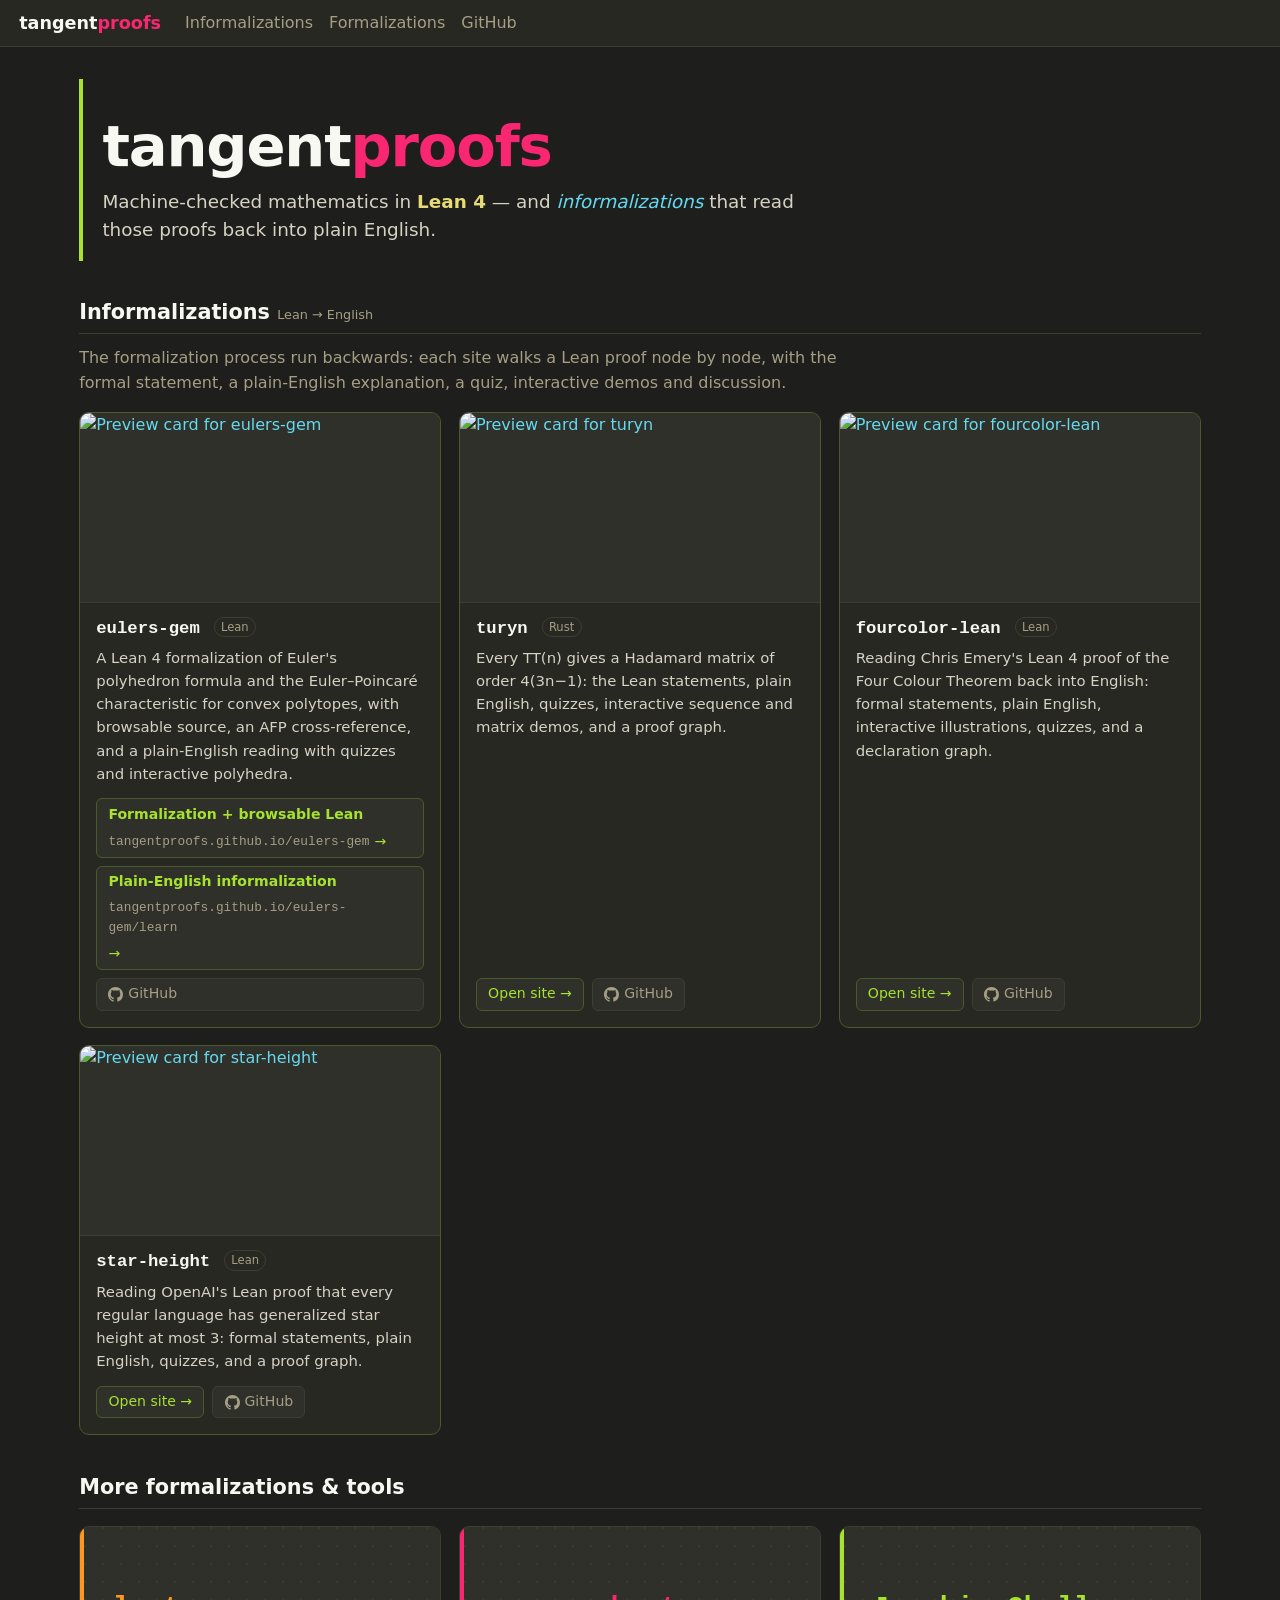
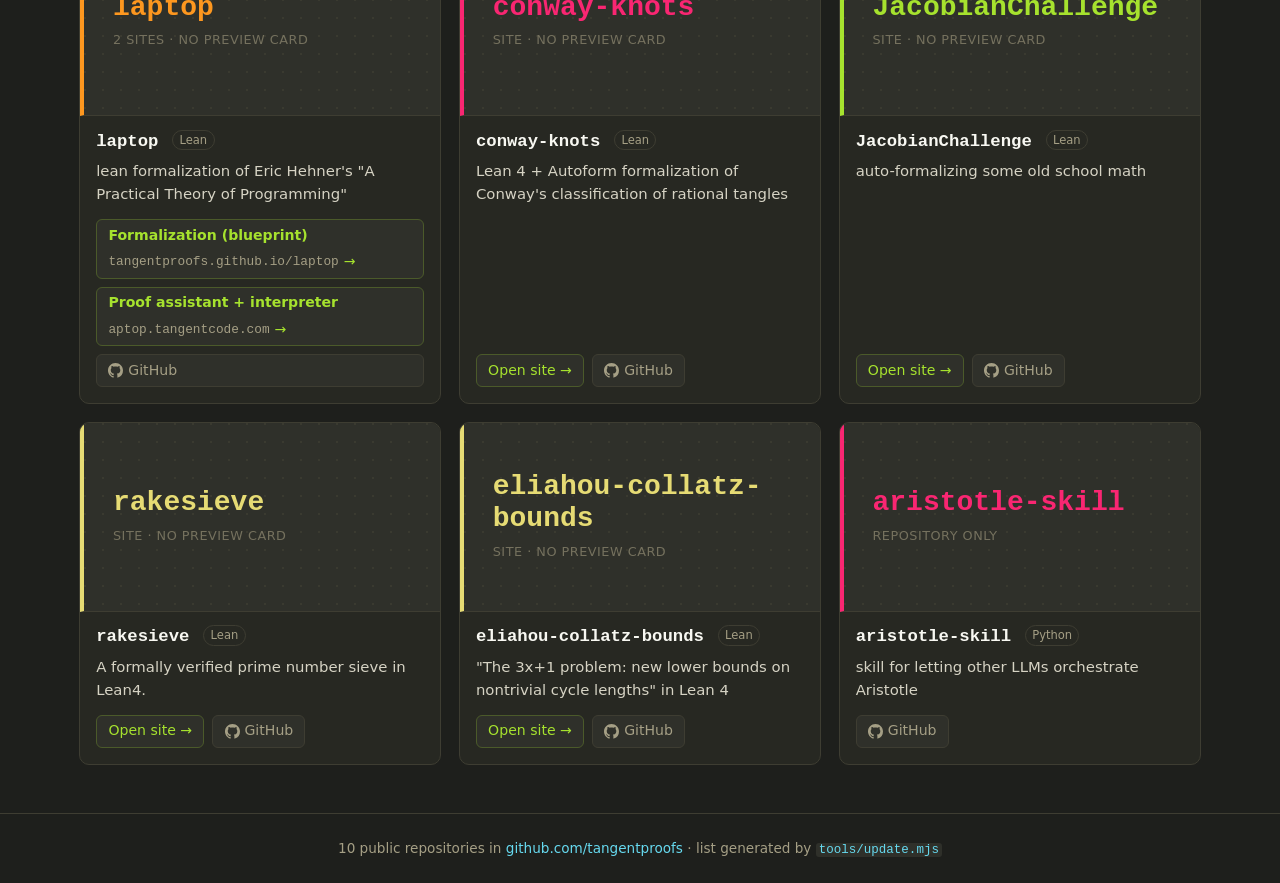
==== index.html @ 9bbe00b7 "Index: feature turyn and eulers-gem informalizations; link eulers-gem /learn/" ====
<!doctype html>
<html lang="en">
<head>
<meta charset="utf-8">
<meta name="viewport" content="width=device-width, initial-scale=1">
<title>tangentproofs — Lean formalizations and informalizations</title>
<meta name="description" content="Machine-checked mathematics in Lean 4, and informalizations that read those proofs back into plain English.">
<meta property="og:type" content="website">
<meta property="og:site_name" content="tangentproofs">
<meta property="og:title" content="tangentproofs">
<meta property="og:description" content="Machine-checked mathematics in Lean 4, and informalizations that read those proofs back into plain English.">
<meta property="og:url" content="https://tangentproofs.github.io/">
<meta property="og:image" content="https://tangentproofs.github.io/assets/og.png">
<meta property="og:image:width" content="1200">
<meta property="og:image:height" content="630">
<meta property="og:image:alt" content="tangentproofs: Lean formalizations and plain-English informalizations">
<meta name="twitter:card" content="summary_large_image">
<meta name="twitter:title" content="tangentproofs">
<meta name="twitter:description" content="Machine-checked mathematics in Lean 4, and informalizations that read those proofs back into plain English.">
<meta name="twitter:image" content="https://tangentproofs.github.io/assets/og.png">
<link rel="icon" href="assets/favicon.svg" type="image/svg+xml">
<link rel="stylesheet" href="assets/style.css">
</head>
<body>
<header class="top"><a class="brand" href="./">tangent<span>proofs</span></a>
<nav><a href="#informalizations">Informalizations</a><a href="#formalizations">Formalizations</a><a href="https://github.com/tangentproofs">GitHub</a></nav></header>
<main>
<section class="hero">
  <h1>tangent<span>proofs</span></h1>
  <p class="tag">Machine-checked mathematics in <b>Lean&nbsp;4</b> — and <em>informalizations</em> that read those proofs back into plain English.</p>
</section>
<section id="informalizations">
<h2>Informalizations <span class="muted small">Lean → English</span></h2>
<p class="muted lede">The formalization process run backwards: each site walks a Lean proof node by node, with the formal statement, a plain-English explanation, a quiz, interactive demos and discussion.</p>
<div class="grid feature"><article class="card inf">
  <a class="thumb" href="https://tangentproofs.github.io/eulers-gem/"><img src="https://tangentproofs.github.io/eulers-gem/assets/og.png" width="1200" height="630" loading="lazy" alt="Preview card for eulers-gem"></a>
  <div class="body">
    <h3><a href="https://tangentproofs.github.io/eulers-gem/">eulers-gem</a> <span class="pill">Lean</span></h3>
    <p>A Lean 4 formalization of Euler&#39;s polyhedron formula and the Euler–Poincaré characteristic for convex polytopes, with browsable source, an AFP cross-reference, and a plain-English reading with quizzes and interactive polyhedra.</p>
    <div class="links multi"><a class="btn site" href="https://tangentproofs.github.io/eulers-gem/"><b>Formalization + browsable Lean</b> <span class="host">tangentproofs.github.io/eulers-gem</span> →</a><a class="btn site" href="https://tangentproofs.github.io/eulers-gem/learn/"><b>Plain-English informalization</b> <span class="host">tangentproofs.github.io/eulers-gem/learn</span> →</a><a class="btn gh" href="https://github.com/tangentproofs/eulers-gem"><svg viewBox="0 0 16 16" width="15" height="15" aria-hidden="true"><path fill="currentColor" d="M8 0C3.58 0 0 3.58 0 8c0 3.54 2.29 6.53 5.47 7.59.4.07.55-.17.55-.38 0-.19-.01-.82-.01-1.49-2.01.37-2.53-.49-2.69-.94-.09-.23-.48-.94-.82-1.13-.28-.15-.68-.52-.01-.53.63-.01 1.08.58 1.23.82.72 1.21 1.87.87 2.33.66.07-.52.28-.87.51-1.07-1.78-.2-3.64-.89-3.64-3.95 0-.87.31-1.59.82-2.15-.08-.2-.36-1.02.08-2.12 0 0 .67-.21 2.2.82.64-.18 1.32-.27 2-.27.68 0 1.36.09 2 .27 1.53-1.04 2.2-.82 2.2-.82.44 1.1.16 1.92.08 2.12.51.56.82 1.27.82 2.15 0 3.07-1.87 3.75-3.65 3.95.29.25.54.73.54 1.48 0 1.07-.01 1.93-.01 2.2 0 .21.15.46.55.38A8.013 8.013 0 0016 8c0-4.42-3.58-8-8-8z"/></svg> GitHub</a></div>
  </div>
</article>
<article class="card inf">
  <a class="thumb" href="https://tangentproofs.github.io/turyn/"><img src="https://tangentproofs.github.io/turyn/assets/og.png" width="1200" height="630" loading="lazy" alt="Preview card for turyn"></a>
  <div class="body">
    <h3><a href="https://tangentproofs.github.io/turyn/">turyn</a> <span class="pill">Rust</span></h3>
    <p>Every TT(n) gives a Hadamard matrix of order 4(3n−1): the Lean statements, plain English, quizzes, interactive sequence and matrix demos, and a proof graph.</p>
    <div class="links"><a class="btn site" href="https://tangentproofs.github.io/turyn/">Open site →</a><a class="btn gh" href="https://github.com/tangentproofs/turyn"><svg viewBox="0 0 16 16" width="15" height="15" aria-hidden="true"><path fill="currentColor" d="M8 0C3.58 0 0 3.58 0 8c0 3.54 2.29 6.53 5.47 7.59.4.07.55-.17.55-.38 0-.19-.01-.82-.01-1.49-2.01.37-2.53-.49-2.69-.94-.09-.23-.48-.94-.82-1.13-.28-.15-.68-.52-.01-.53.63-.01 1.08.58 1.23.82.72 1.21 1.87.87 2.33.66.07-.52.28-.87.51-1.07-1.78-.2-3.64-.89-3.64-3.95 0-.87.31-1.59.82-2.15-.08-.2-.36-1.02.08-2.12 0 0 .67-.21 2.2.82.64-.18 1.32-.27 2-.27.68 0 1.36.09 2 .27 1.53-1.04 2.2-.82 2.2-.82.44 1.1.16 1.92.08 2.12.51.56.82 1.27.82 2.15 0 3.07-1.87 3.75-3.65 3.95.29.25.54.73.54 1.48 0 1.07-.01 1.93-.01 2.2 0 .21.15.46.55.38A8.013 8.013 0 0016 8c0-4.42-3.58-8-8-8z"/></svg> GitHub</a></div>
  </div>
</article>
<article class="card inf">
  <a class="thumb" href="https://tangentproofs.github.io/fourcolor-lean/"><img src="https://tangentproofs.github.io/fourcolor-lean/assets/og.png" width="1200" height="630" loading="lazy" alt="Preview card for fourcolor-lean"></a>
  <div class="body">
    <h3><a href="https://tangentproofs.github.io/fourcolor-lean/">fourcolor-lean</a> <span class="pill">Lean</span></h3>
    <p>Reading Chris Emery&#39;s Lean 4 proof of the Four Colour Theorem back into English: formal statements, plain English, interactive illustrations, quizzes, and a declaration graph.</p>
    <div class="links"><a class="btn site" href="https://tangentproofs.github.io/fourcolor-lean/">Open site →</a><a class="btn gh" href="https://github.com/tangentproofs/fourcolor-lean"><svg viewBox="0 0 16 16" width="15" height="15" aria-hidden="true"><path fill="currentColor" d="M8 0C3.58 0 0 3.58 0 8c0 3.54 2.29 6.53 5.47 7.59.4.07.55-.17.55-.38 0-.19-.01-.82-.01-1.49-2.01.37-2.53-.49-2.69-.94-.09-.23-.48-.94-.82-1.13-.28-.15-.68-.52-.01-.53.63-.01 1.08.58 1.23.82.72 1.21 1.87.87 2.33.66.07-.52.28-.87.51-1.07-1.78-.2-3.64-.89-3.64-3.95 0-.87.31-1.59.82-2.15-.08-.2-.36-1.02.08-2.12 0 0 .67-.21 2.2.82.64-.18 1.32-.27 2-.27.68 0 1.36.09 2 .27 1.53-1.04 2.2-.82 2.2-.82.44 1.1.16 1.92.08 2.12.51.56.82 1.27.82 2.15 0 3.07-1.87 3.75-3.65 3.95.29.25.54.73.54 1.48 0 1.07-.01 1.93-.01 2.2 0 .21.15.46.55.38A8.013 8.013 0 0016 8c0-4.42-3.58-8-8-8z"/></svg> GitHub</a></div>
  </div>
</article>
<article class="card inf">
  <a class="thumb" href="https://tangentproofs.github.io/star-height/"><img src="https://tangentproofs.github.io/star-height/assets/og.png" width="1200" height="630" loading="lazy" alt="Preview card for star-height"></a>
  <div class="body">
    <h3><a href="https://tangentproofs.github.io/star-height/">star-height</a> <span class="pill">Lean</span></h3>
    <p>Reading OpenAI&#39;s Lean proof that every regular language has generalized star height at most 3: formal statements, plain English, quizzes, and a proof graph.</p>
    <div class="links"><a class="btn site" href="https://tangentproofs.github.io/star-height/">Open site →</a><a class="btn gh" href="https://github.com/tangentproofs/star-height"><svg viewBox="0 0 16 16" width="15" height="15" aria-hidden="true"><path fill="currentColor" d="M8 0C3.58 0 0 3.58 0 8c0 3.54 2.29 6.53 5.47 7.59.4.07.55-.17.55-.38 0-.19-.01-.82-.01-1.49-2.01.37-2.53-.49-2.69-.94-.09-.23-.48-.94-.82-1.13-.28-.15-.68-.52-.01-.53.63-.01 1.08.58 1.23.82.72 1.21 1.87.87 2.33.66.07-.52.28-.87.51-1.07-1.78-.2-3.64-.89-3.64-3.95 0-.87.31-1.59.82-2.15-.08-.2-.36-1.02.08-2.12 0 0 .67-.21 2.2.82.64-.18 1.32-.27 2-.27.68 0 1.36.09 2 .27 1.53-1.04 2.2-.82 2.2-.82.44 1.1.16 1.92.08 2.12.51.56.82 1.27.82 2.15 0 3.07-1.87 3.75-3.65 3.95.29.25.54.73.54 1.48 0 1.07-.01 1.93-.01 2.2 0 .21.15.46.55.38A8.013 8.013 0 0016 8c0-4.42-3.58-8-8-8z"/></svg> GitHub</a></div>
  </div>
</article></div>
</section>
<section id="formalizations">
<h2>More formalizations &amp; tools</h2>
<div class="grid"><article class="card">
  <a class="thumb ph c1" href="https://tangentproofs.github.io/laptop/" aria-label="laptop site"><span class="ph-name">laptop</span><span class="ph-note">2 sites · no preview card</span></a>
  <div class="body">
    <h3><a href="https://tangentproofs.github.io/laptop/">laptop</a> <span class="pill">Lean</span></h3>
    <p>lean formalization of Eric Hehner&#39;s &quot;A Practical Theory of Programming&quot;</p>
    <div class="links multi"><a class="btn site" href="https://tangentproofs.github.io/laptop/"><b>Formalization (blueprint)</b> <span class="host">tangentproofs.github.io/laptop</span> →</a><a class="btn site" href="https://aptop.tangentcode.com/"><b>Proof assistant + interpreter</b> <span class="host">aptop.tangentcode.com</span> →</a><a class="btn gh" href="https://github.com/tangentproofs/laptop"><svg viewBox="0 0 16 16" width="15" height="15" aria-hidden="true"><path fill="currentColor" d="M8 0C3.58 0 0 3.58 0 8c0 3.54 2.29 6.53 5.47 7.59.4.07.55-.17.55-.38 0-.19-.01-.82-.01-1.49-2.01.37-2.53-.49-2.69-.94-.09-.23-.48-.94-.82-1.13-.28-.15-.68-.52-.01-.53.63-.01 1.08.58 1.23.82.72 1.21 1.87.87 2.33.66.07-.52.28-.87.51-1.07-1.78-.2-3.64-.89-3.64-3.95 0-.87.31-1.59.82-2.15-.08-.2-.36-1.02.08-2.12 0 0 .67-.21 2.2.82.64-.18 1.32-.27 2-.27.68 0 1.36.09 2 .27 1.53-1.04 2.2-.82 2.2-.82.44 1.1.16 1.92.08 2.12.51.56.82 1.27.82 2.15 0 3.07-1.87 3.75-3.65 3.95.29.25.54.73.54 1.48 0 1.07-.01 1.93-.01 2.2 0 .21.15.46.55.38A8.013 8.013 0 0016 8c0-4.42-3.58-8-8-8z"/></svg> GitHub</a></div>
  </div>
</article>
<article class="card">
  <a class="thumb ph c0" href="https://tangentproofs.github.io/conway-knots/" aria-label="conway-knots site"><span class="ph-name">conway-knots</span><span class="ph-note">site · no preview card</span></a>
  <div class="body">
    <h3><a href="https://tangentproofs.github.io/conway-knots/">conway-knots</a> <span class="pill">Lean</span></h3>
    <p>Lean 4 + Autoform formalization of Conway&#39;s classification of rational tangles</p>
    <div class="links"><a class="btn site" href="https://tangentproofs.github.io/conway-knots/">Open site →</a><a class="btn gh" href="https://github.com/tangentproofs/conway-knots"><svg viewBox="0 0 16 16" width="15" height="15" aria-hidden="true"><path fill="currentColor" d="M8 0C3.58 0 0 3.58 0 8c0 3.54 2.29 6.53 5.47 7.59.4.07.55-.17.55-.38 0-.19-.01-.82-.01-1.49-2.01.37-2.53-.49-2.69-.94-.09-.23-.48-.94-.82-1.13-.28-.15-.68-.52-.01-.53.63-.01 1.08.58 1.23.82.72 1.21 1.87.87 2.33.66.07-.52.28-.87.51-1.07-1.78-.2-3.64-.89-3.64-3.95 0-.87.31-1.59.82-2.15-.08-.2-.36-1.02.08-2.12 0 0 .67-.21 2.2.82.64-.18 1.32-.27 2-.27.68 0 1.36.09 2 .27 1.53-1.04 2.2-.82 2.2-.82.44 1.1.16 1.92.08 2.12.51.56.82 1.27.82 2.15 0 3.07-1.87 3.75-3.65 3.95.29.25.54.73.54 1.48 0 1.07-.01 1.93-.01 2.2 0 .21.15.46.55.38A8.013 8.013 0 0016 8c0-4.42-3.58-8-8-8z"/></svg> GitHub</a></div>
  </div>
</article>
<article class="card">
  <a class="thumb ph c3" href="https://tangentproofs.github.io/JacobianChallenge/" aria-label="JacobianChallenge site"><span class="ph-name">JacobianChallenge</span><span class="ph-note">site · no preview card</span></a>
  <div class="body">
    <h3><a href="https://tangentproofs.github.io/JacobianChallenge/">JacobianChallenge</a> <span class="pill">Lean</span></h3>
    <p>auto-formalizing some old school math</p>
    <div class="links"><a class="btn site" href="https://tangentproofs.github.io/JacobianChallenge/">Open site →</a><a class="btn gh" href="https://github.com/tangentproofs/JacobianChallenge"><svg viewBox="0 0 16 16" width="15" height="15" aria-hidden="true"><path fill="currentColor" d="M8 0C3.58 0 0 3.58 0 8c0 3.54 2.29 6.53 5.47 7.59.4.07.55-.17.55-.38 0-.19-.01-.82-.01-1.49-2.01.37-2.53-.49-2.69-.94-.09-.23-.48-.94-.82-1.13-.28-.15-.68-.52-.01-.53.63-.01 1.08.58 1.23.82.72 1.21 1.87.87 2.33.66.07-.52.28-.87.51-1.07-1.78-.2-3.64-.89-3.64-3.95 0-.87.31-1.59.82-2.15-.08-.2-.36-1.02.08-2.12 0 0 .67-.21 2.2.82.64-.18 1.32-.27 2-.27.68 0 1.36.09 2 .27 1.53-1.04 2.2-.82 2.2-.82.44 1.1.16 1.92.08 2.12.51.56.82 1.27.82 2.15 0 3.07-1.87 3.75-3.65 3.95.29.25.54.73.54 1.48 0 1.07-.01 1.93-.01 2.2 0 .21.15.46.55.38A8.013 8.013 0 0016 8c0-4.42-3.58-8-8-8z"/></svg> GitHub</a></div>
  </div>
</article>
<article class="card">
  <a class="thumb ph c2" href="https://tangentproofs.github.io/rakesieve/" aria-label="rakesieve site"><span class="ph-name">rakesieve</span><span class="ph-note">site · no preview card</span></a>
  <div class="body">
    <h3><a href="https://tangentproofs.github.io/rakesieve/">rakesieve</a> <span class="pill">Lean</span></h3>
    <p>A formally verified prime number sieve in Lean4.</p>
    <div class="links"><a class="btn site" href="https://tangentproofs.github.io/rakesieve/">Open site →</a><a class="btn gh" href="https://github.com/tangentproofs/rakesieve"><svg viewBox="0 0 16 16" width="15" height="15" aria-hidden="true"><path fill="currentColor" d="M8 0C3.58 0 0 3.58 0 8c0 3.54 2.29 6.53 5.47 7.59.4.07.55-.17.55-.38 0-.19-.01-.82-.01-1.49-2.01.37-2.53-.49-2.69-.94-.09-.23-.48-.94-.82-1.13-.28-.15-.68-.52-.01-.53.63-.01 1.08.58 1.23.82.72 1.21 1.87.87 2.33.66.07-.52.28-.87.51-1.07-1.78-.2-3.64-.89-3.64-3.95 0-.87.31-1.59.82-2.15-.08-.2-.36-1.02.08-2.12 0 0 .67-.21 2.2.82.64-.18 1.32-.27 2-.27.68 0 1.36.09 2 .27 1.53-1.04 2.2-.82 2.2-.82.44 1.1.16 1.92.08 2.12.51.56.82 1.27.82 2.15 0 3.07-1.87 3.75-3.65 3.95.29.25.54.73.54 1.48 0 1.07-.01 1.93-.01 2.2 0 .21.15.46.55.38A8.013 8.013 0 0016 8c0-4.42-3.58-8-8-8z"/></svg> GitHub</a></div>
  </div>
</article>
<article class="card">
  <a class="thumb ph c2" href="https://tangentproofs.github.io/eliahou-collatz-bounds/" aria-label="eliahou-collatz-bounds site"><span class="ph-name">eliahou-collatz-bounds</span><span class="ph-note">site · no preview card</span></a>
  <div class="body">
    <h3><a href="https://tangentproofs.github.io/eliahou-collatz-bounds/">eliahou-collatz-bounds</a> <span class="pill">Lean</span></h3>
    <p>&quot;The 3x+1 problem: new lower bounds on nontrivial cycle lengths&quot; in Lean 4</p>
    <div class="links"><a class="btn site" href="https://tangentproofs.github.io/eliahou-collatz-bounds/">Open site →</a><a class="btn gh" href="https://github.com/tangentproofs/eliahou-collatz-bounds"><svg viewBox="0 0 16 16" width="15" height="15" aria-hidden="true"><path fill="currentColor" d="M8 0C3.58 0 0 3.58 0 8c0 3.54 2.29 6.53 5.47 7.59.4.07.55-.17.55-.38 0-.19-.01-.82-.01-1.49-2.01.37-2.53-.49-2.69-.94-.09-.23-.48-.94-.82-1.13-.28-.15-.68-.52-.01-.53.63-.01 1.08.58 1.23.82.72 1.21 1.87.87 2.33.66.07-.52.28-.87.51-1.07-1.78-.2-3.64-.89-3.64-3.95 0-.87.31-1.59.82-2.15-.08-.2-.36-1.02.08-2.12 0 0 .67-.21 2.2.82.64-.18 1.32-.27 2-.27.68 0 1.36.09 2 .27 1.53-1.04 2.2-.82 2.2-.82.44 1.1.16 1.92.08 2.12.51.56.82 1.27.82 2.15 0 3.07-1.87 3.75-3.65 3.95.29.25.54.73.54 1.48 0 1.07-.01 1.93-.01 2.2 0 .21.15.46.55.38A8.013 8.013 0 0016 8c0-4.42-3.58-8-8-8z"/></svg> GitHub</a></div>
  </div>
</article>
<article class="card">
  <a class="thumb ph c0" href="https://github.com/tangentproofs/aristotle-skill" aria-label="aristotle-skill on GitHub"><span class="ph-name">aristotle-skill</span><span class="ph-note">repository only</span></a>
  <div class="body">
    <h3><a href="https://github.com/tangentproofs/aristotle-skill">aristotle-skill</a> <span class="pill">Python</span></h3>
    <p>skill for letting other LLMs orchestrate Aristotle</p>
    <div class="links"><a class="btn gh" href="https://github.com/tangentproofs/aristotle-skill"><svg viewBox="0 0 16 16" width="15" height="15" aria-hidden="true"><path fill="currentColor" d="M8 0C3.58 0 0 3.58 0 8c0 3.54 2.29 6.53 5.47 7.59.4.07.55-.17.55-.38 0-.19-.01-.82-.01-1.49-2.01.37-2.53-.49-2.69-.94-.09-.23-.48-.94-.82-1.13-.28-.15-.68-.52-.01-.53.63-.01 1.08.58 1.23.82.72 1.21 1.87.87 2.33.66.07-.52.28-.87.51-1.07-1.78-.2-3.64-.89-3.64-3.95 0-.87.31-1.59.82-2.15-.08-.2-.36-1.02.08-2.12 0 0 .67-.21 2.2.82.64-.18 1.32-.27 2-.27.68 0 1.36.09 2 .27 1.53-1.04 2.2-.82 2.2-.82.44 1.1.16 1.92.08 2.12.51.56.82 1.27.82 2.15 0 3.07-1.87 3.75-3.65 3.95.29.25.54.73.54 1.48 0 1.07-.01 1.93-.01 2.2 0 .21.15.46.55.38A8.013 8.013 0 0016 8c0-4.42-3.58-8-8-8z"/></svg> GitHub</a></div>
  </div>
</article></div>
</section>
</main>
<footer>10 public repositories in <a href="https://github.com/tangentproofs">github.com/tangentproofs</a> · list generated by <a href="https://github.com/tangentproofs/tangentproofs.github.io/blob/main/tools/update.mjs"><code>tools/update.mjs</code></a></footer>
</body>
</html>
---- assets/style.css ----
:root {
  --bg: #1e1f1c; --panel: #272822; --panel2: #2f302a; --fg: #f8f8f2; --dim: #a59f85; --line: #3e3d32;
  --pink: #f92672; --orange: #fd971f; --yellow: #e6db74; --green: #a6e22e; --blue: #66d9ef; --purple: #ae81ff; --unread: #75715e;
}
* { box-sizing: border-box; }
body { margin: 0; background: var(--bg); color: var(--fg); font: 16px/1.55 system-ui, -apple-system, "Segoe UI", sans-serif; }
a { color: var(--blue); text-decoration: none; } a:hover { text-decoration: underline; }
code { font-family: "JetBrains Mono", "Fira Code", ui-monospace, Menlo, Consolas, monospace; font-size: .92em; background: var(--panel2); padding: 0 .25em; border-radius: 3px; }
header.top { display: flex; align-items: center; gap: 1.5rem; padding: .6rem 1.2rem; background: var(--panel); border-bottom: 1px solid var(--line); position: sticky; top: 0; z-index: 10; flex-wrap: wrap; }
.brand { color: var(--fg); font-weight: 700; font-size: 1.1rem; } .brand span, .hero h1 span { color: var(--pink); }
header nav { display: flex; gap: 1rem; flex-wrap: wrap; } header nav a { color: var(--dim); } header nav a:hover { color: var(--fg); }
main { max-width: 1160px; margin: 0 auto; padding: 1rem 1.2rem 3rem; }
footer { color: var(--dim); font-size: .85rem; text-align: center; padding: 1.5rem; border-top: 1px solid var(--line); }
.muted { color: var(--dim); } .small { font-size: .8rem; font-weight: 400; }
.hero { padding: 2.2rem 0 1rem; border-left: 4px solid var(--green); padding-left: 1.2rem; margin: 1rem 0 1.5rem; }
.hero h1 { font-size: clamp(2.2rem, 6vw, 3.6rem); margin: 0; letter-spacing: -.02em; line-height: 1.1; }
.hero .tag { font-size: 1.15rem; color: #d6d3c4; max-width: 46rem; margin: .6rem 0 0; } .hero .tag em { color: var(--blue); } .hero .tag b { color: var(--yellow); font-weight: 600; }
h2 { font-size: 1.3rem; margin-top: 2.2rem; border-bottom: 1px solid var(--line); padding-bottom: .3rem; }
.lede { max-width: 50rem; margin-top: -.3rem; }
.grid { display: grid; gap: 1.1rem; grid-template-columns: repeat(auto-fill, minmax(320px, 1fr)); }
.grid.feature { grid-template-columns: repeat(auto-fit, minmax(340px, 1fr)); }
.card { background: var(--panel); border: 1px solid var(--line); border-radius: 10px; overflow: hidden; display: flex; flex-direction: column; transition: border-color .15s, transform .15s; }
.card:hover { border-color: #5a5948; transform: translateY(-2px); }
.card.inf { border-color: #4b5a2a; } .card.inf:hover { border-color: var(--green); }
.thumb { display: block; aspect-ratio: 1200 / 630; background: var(--panel2); border-bottom: 1px solid var(--line); }
.thumb img { width: 100%; height: 100%; object-fit: cover; display: block; }
.thumb.ph { display: flex; flex-direction: column; justify-content: center; padding: 0 8%; text-decoration: none;
  background-image: radial-gradient(circle at 1px 1px, #3a3a30 1px, transparent 0); background-size: 18px 18px; border-left: 4px solid var(--c); }
.thumb.ph .ph-name { font: 700 clamp(1.3rem, 2.6vw, 1.75rem)/1.15 "JetBrains Mono", "Fira Code", ui-monospace, Menlo, monospace; color: var(--c); word-break: break-word; }
.thumb.ph .ph-note { color: var(--unread); font-size: .8rem; margin-top: .4rem; letter-spacing: .04em; text-transform: uppercase; }
.c0 { --c: var(--pink); } .c1 { --c: var(--orange); } .c2 { --c: var(--yellow); } .c3 { --c: var(--green); } .c4 { --c: var(--blue); } .c5 { --c: var(--purple); }
.body { padding: .8rem 1rem 1rem; display: flex; flex-direction: column; flex: 1; }
.body h3 { margin: 0 0 .3rem; font-size: 1.08rem; font-family: "JetBrains Mono", "Fira Code", ui-monospace, Menlo, monospace; }
.body h3 a { color: var(--fg); }
.body p { margin: 0 0 .8rem; color: #d6d3c4; font-size: .93rem; flex: 1; }
.pill { display: inline-block; padding: 0 .55em; border-radius: 999px; font: 400 .72rem/1.6 system-ui, sans-serif; border: 1px solid var(--line); color: var(--dim); vertical-align: 2px; margin-left: .3em; }
.links { display: flex; gap: .5rem; flex-wrap: wrap; }
.btn { display: inline-flex; align-items: center; gap: .35em; padding: .28rem .7rem; border-radius: 6px; border: 1px solid var(--line); background: var(--panel2); color: var(--fg); font-size: .88rem; }
.btn:hover { text-decoration: none; border-color: var(--blue); }
.btn.site { border-color: #4b5a2a; color: var(--green); } .btn.site:hover { border-color: var(--green); }
.btn.gh { color: var(--dim); } .btn.gh:hover { color: var(--fg); }
.links.multi { flex-direction: column; align-items: stretch; } .links.multi .btn { justify-content: flex-start; flex-wrap: wrap; }
.links.multi .btn b { font-weight: 600; } .links.multi .host { color: var(--dim); font-size: .8rem; font-family: ui-monospace, Menlo, monospace; }
@media (max-width: 520px) { .grid, .grid.feature { grid-template-columns: 1fr; } .hero { padding-top: 1rem; } }
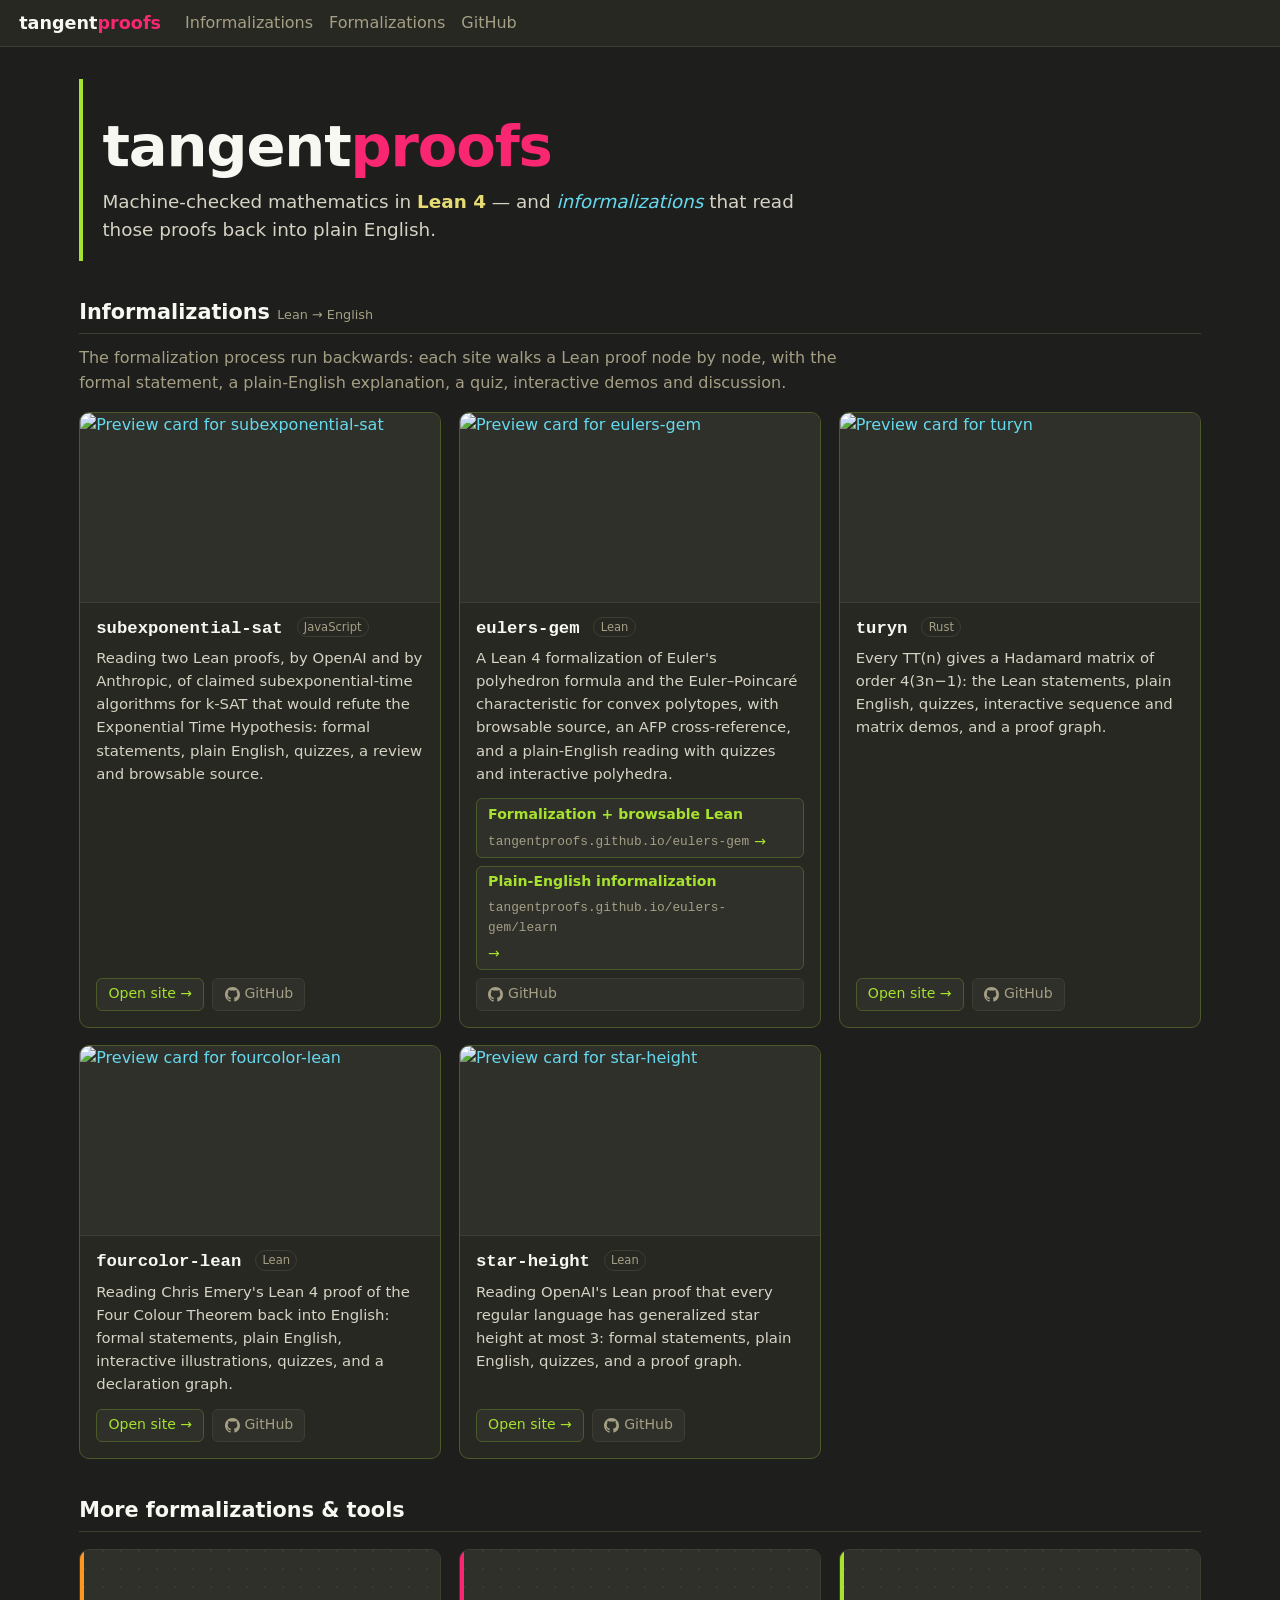
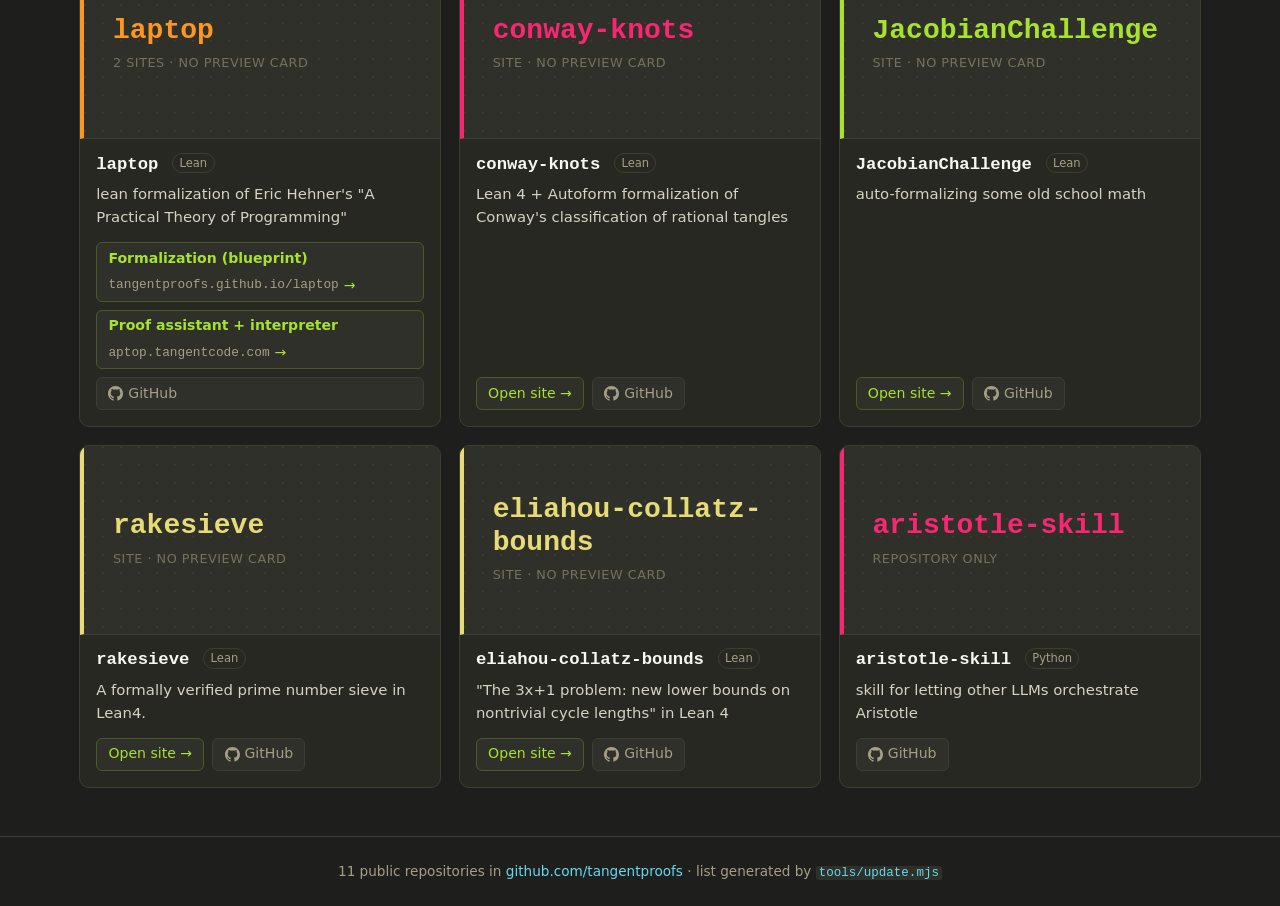
==== commit 7b6130b1: "Index: feature subexponential-sat informalization" ====
--- a/index.html
+++ b/index.html
@@ -33,6 +33,14 @@
 <h2>Informalizations <span class="muted small">Lean → English</span></h2>
 <p class="muted lede">The formalization process run backwards: each site walks a Lean proof node by node, with the formal statement, a plain-English explanation, a quiz, interactive demos and discussion.</p>
 <div class="grid feature"><article class="card inf">
+  <a class="thumb" href="https://tangentproofs.github.io/subexponential-sat/"><img src="https://tangentproofs.github.io/subexponential-sat/assets/og.png" width="1200" height="630" loading="lazy" alt="Preview card for subexponential-sat"></a>
+  <div class="body">
+    <h3><a href="https://tangentproofs.github.io/subexponential-sat/">subexponential-sat</a> <span class="pill">JavaScript</span></h3>
+    <p>Reading two Lean proofs, by OpenAI and by Anthropic, of claimed subexponential-time algorithms for k-SAT that would refute the Exponential Time Hypothesis: formal statements, plain English, quizzes, a review and browsable source.</p>
+    <div class="links"><a class="btn site" href="https://tangentproofs.github.io/subexponential-sat/">Open site →</a><a class="btn gh" href="https://github.com/tangentproofs/subexponential-sat"><svg viewBox="0 0 16 16" width="15" height="15" aria-hidden="true"><path fill="currentColor" d="M8 0C3.58 0 0 3.58 0 8c0 3.54 2.29 6.53 5.47 7.59.4.07.55-.17.55-.38 0-.19-.01-.82-.01-1.49-2.01.37-2.53-.49-2.69-.94-.09-.23-.48-.94-.82-1.13-.28-.15-.68-.52-.01-.53.63-.01 1.08.58 1.23.82.72 1.21 1.87.87 2.33.66.07-.52.28-.87.51-1.07-1.78-.2-3.64-.89-3.64-3.95 0-.87.31-1.59.82-2.15-.08-.2-.36-1.02.08-2.12 0 0 .67-.21 2.2.82.64-.18 1.32-.27 2-.27.68 0 1.36.09 2 .27 1.53-1.04 2.2-.82 2.2-.82.44 1.1.16 1.92.08 2.12.51.56.82 1.27.82 2.15 0 3.07-1.87 3.75-3.65 3.95.29.25.54.73.54 1.48 0 1.07-.01 1.93-.01 2.2 0 .21.15.46.55.38A8.013 8.013 0 0016 8c0-4.42-3.58-8-8-8z"/></svg> GitHub</a></div>
+  </div>
+</article>
+<article class="card inf">
   <a class="thumb" href="https://tangentproofs.github.io/eulers-gem/"><img src="https://tangentproofs.github.io/eulers-gem/assets/og.png" width="1200" height="630" loading="lazy" alt="Preview card for eulers-gem"></a>
   <div class="body">
     <h3><a href="https://tangentproofs.github.io/eulers-gem/">eulers-gem</a> <span class="pill">Lean</span></h3>
@@ -117,6 +125,6 @@
 </article></div>
 </section>
 </main>
-<footer>10 public repositories in <a href="https://github.com/tangentproofs">github.com/tangentproofs</a> · list generated by <a href="https://github.com/tangentproofs/tangentproofs.github.io/blob/main/tools/update.mjs"><code>tools/update.mjs</code></a></footer>
+<footer>11 public repositories in <a href="https://github.com/tangentproofs">github.com/tangentproofs</a> · list generated by <a href="https://github.com/tangentproofs/tangentproofs.github.io/blob/main/tools/update.mjs"><code>tools/update.mjs</code></a></footer>
 </body>
 </html>
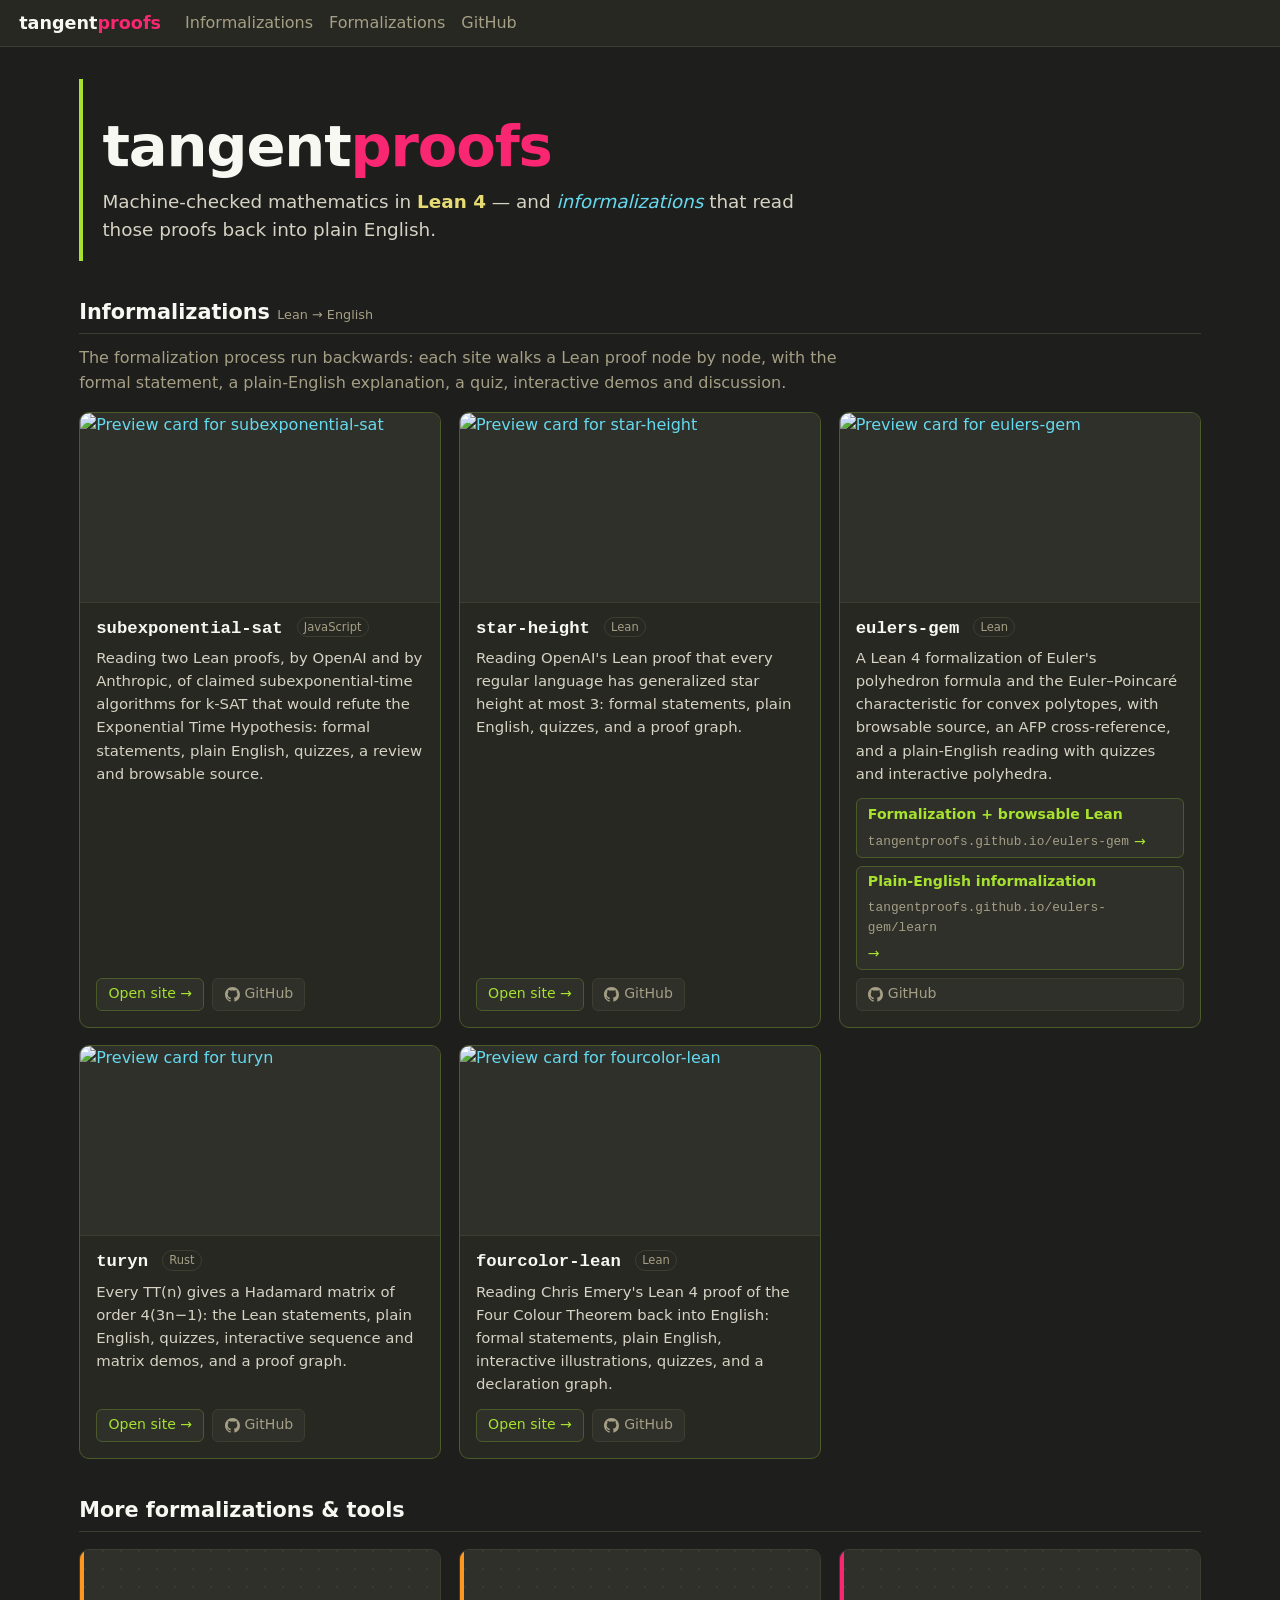
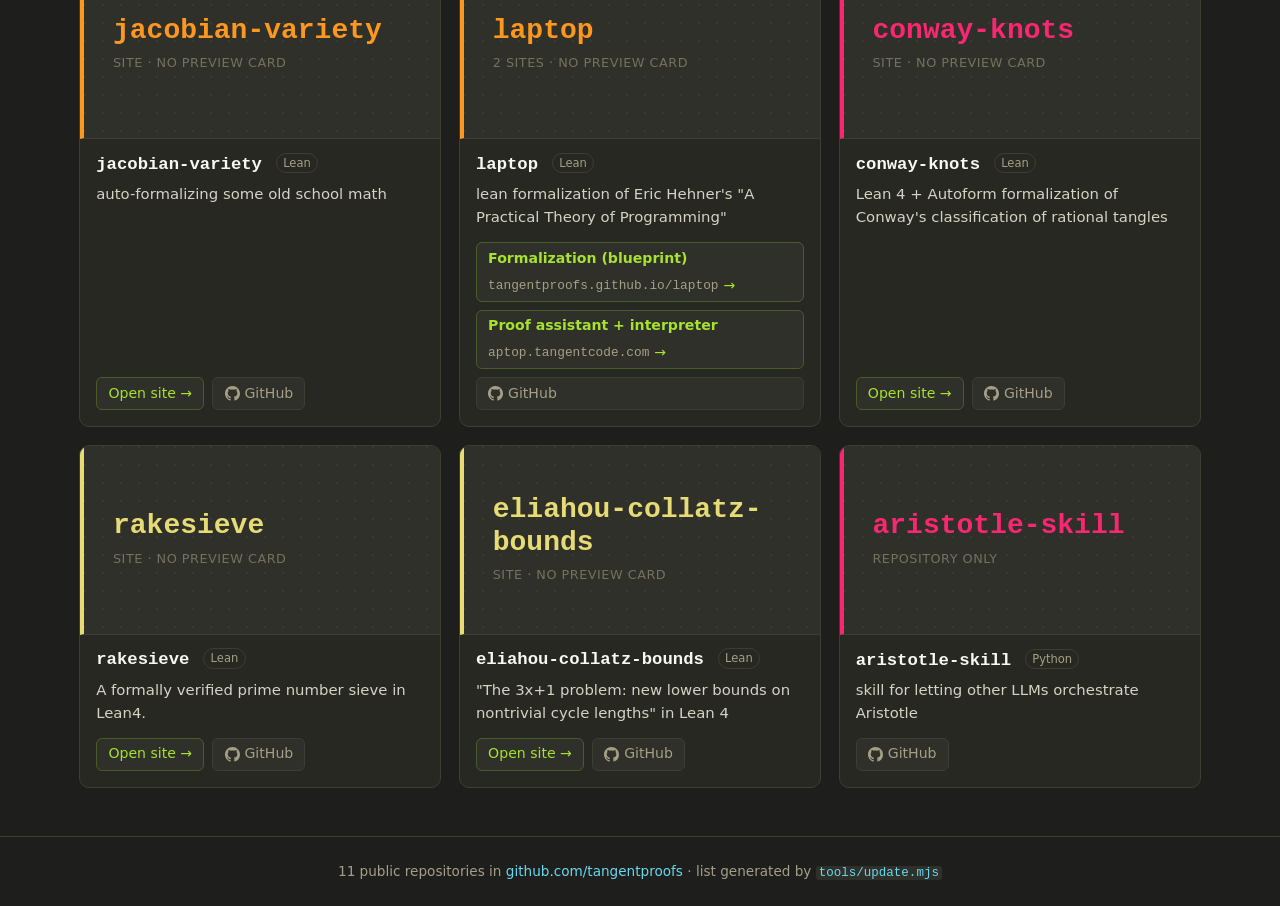
==== commit 0c17a57d: "Index: JacobianChallenge renamed to jacobian-variety (regenerated)" ====
--- a/index.html
+++ b/index.html
@@ -41,6 +41,14 @@
   </div>
 </article>
 <article class="card inf">
+  <a class="thumb" href="https://tangentproofs.github.io/star-height/"><img src="https://tangentproofs.github.io/star-height/assets/og.png" width="1200" height="630" loading="lazy" alt="Preview card for star-height"></a>
+  <div class="body">
+    <h3><a href="https://tangentproofs.github.io/star-height/">star-height</a> <span class="pill">Lean</span></h3>
+    <p>Reading OpenAI&#39;s Lean proof that every regular language has generalized star height at most 3: formal statements, plain English, quizzes, and a proof graph.</p>
+    <div class="links"><a class="btn site" href="https://tangentproofs.github.io/star-height/">Open site →</a><a class="btn gh" href="https://github.com/tangentproofs/star-height"><svg viewBox="0 0 16 16" width="15" height="15" aria-hidden="true"><path fill="currentColor" d="M8 0C3.58 0 0 3.58 0 8c0 3.54 2.29 6.53 5.47 7.59.4.07.55-.17.55-.38 0-.19-.01-.82-.01-1.49-2.01.37-2.53-.49-2.69-.94-.09-.23-.48-.94-.82-1.13-.28-.15-.68-.52-.01-.53.63-.01 1.08.58 1.23.82.72 1.21 1.87.87 2.33.66.07-.52.28-.87.51-1.07-1.78-.2-3.64-.89-3.64-3.95 0-.87.31-1.59.82-2.15-.08-.2-.36-1.02.08-2.12 0 0 .67-.21 2.2.82.64-.18 1.32-.27 2-.27.68 0 1.36.09 2 .27 1.53-1.04 2.2-.82 2.2-.82.44 1.1.16 1.92.08 2.12.51.56.82 1.27.82 2.15 0 3.07-1.87 3.75-3.65 3.95.29.25.54.73.54 1.48 0 1.07-.01 1.93-.01 2.2 0 .21.15.46.55.38A8.013 8.013 0 0016 8c0-4.42-3.58-8-8-8z"/></svg> GitHub</a></div>
+  </div>
+</article>
+<article class="card inf">
   <a class="thumb" href="https://tangentproofs.github.io/eulers-gem/"><img src="https://tangentproofs.github.io/eulers-gem/assets/og.png" width="1200" height="630" loading="lazy" alt="Preview card for eulers-gem"></a>
   <div class="body">
     <h3><a href="https://tangentproofs.github.io/eulers-gem/">eulers-gem</a> <span class="pill">Lean</span></h3>
@@ -63,19 +71,19 @@
     <p>Reading Chris Emery&#39;s Lean 4 proof of the Four Colour Theorem back into English: formal statements, plain English, interactive illustrations, quizzes, and a declaration graph.</p>
     <div class="links"><a class="btn site" href="https://tangentproofs.github.io/fourcolor-lean/">Open site →</a><a class="btn gh" href="https://github.com/tangentproofs/fourcolor-lean"><svg viewBox="0 0 16 16" width="15" height="15" aria-hidden="true"><path fill="currentColor" d="M8 0C3.58 0 0 3.58 0 8c0 3.54 2.29 6.53 5.47 7.59.4.07.55-.17.55-.38 0-.19-.01-.82-.01-1.49-2.01.37-2.53-.49-2.69-.94-.09-.23-.48-.94-.82-1.13-.28-.15-.68-.52-.01-.53.63-.01 1.08.58 1.23.82.72 1.21 1.87.87 2.33.66.07-.52.28-.87.51-1.07-1.78-.2-3.64-.89-3.64-3.95 0-.87.31-1.59.82-2.15-.08-.2-.36-1.02.08-2.12 0 0 .67-.21 2.2.82.64-.18 1.32-.27 2-.27.68 0 1.36.09 2 .27 1.53-1.04 2.2-.82 2.2-.82.44 1.1.16 1.92.08 2.12.51.56.82 1.27.82 2.15 0 3.07-1.87 3.75-3.65 3.95.29.25.54.73.54 1.48 0 1.07-.01 1.93-.01 2.2 0 .21.15.46.55.38A8.013 8.013 0 0016 8c0-4.42-3.58-8-8-8z"/></svg> GitHub</a></div>
   </div>
-</article>
-<article class="card inf">
-  <a class="thumb" href="https://tangentproofs.github.io/star-height/"><img src="https://tangentproofs.github.io/star-height/assets/og.png" width="1200" height="630" loading="lazy" alt="Preview card for star-height"></a>
-  <div class="body">
-    <h3><a href="https://tangentproofs.github.io/star-height/">star-height</a> <span class="pill">Lean</span></h3>
-    <p>Reading OpenAI&#39;s Lean proof that every regular language has generalized star height at most 3: formal statements, plain English, quizzes, and a proof graph.</p>
-    <div class="links"><a class="btn site" href="https://tangentproofs.github.io/star-height/">Open site →</a><a class="btn gh" href="https://github.com/tangentproofs/star-height"><svg viewBox="0 0 16 16" width="15" height="15" aria-hidden="true"><path fill="currentColor" d="M8 0C3.58 0 0 3.58 0 8c0 3.54 2.29 6.53 5.47 7.59.4.07.55-.17.55-.38 0-.19-.01-.82-.01-1.49-2.01.37-2.53-.49-2.69-.94-.09-.23-.48-.94-.82-1.13-.28-.15-.68-.52-.01-.53.63-.01 1.08.58 1.23.82.72 1.21 1.87.87 2.33.66.07-.52.28-.87.51-1.07-1.78-.2-3.64-.89-3.64-3.95 0-.87.31-1.59.82-2.15-.08-.2-.36-1.02.08-2.12 0 0 .67-.21 2.2.82.64-.18 1.32-.27 2-.27.68 0 1.36.09 2 .27 1.53-1.04 2.2-.82 2.2-.82.44 1.1.16 1.92.08 2.12.51.56.82 1.27.82 2.15 0 3.07-1.87 3.75-3.65 3.95.29.25.54.73.54 1.48 0 1.07-.01 1.93-.01 2.2 0 .21.15.46.55.38A8.013 8.013 0 0016 8c0-4.42-3.58-8-8-8z"/></svg> GitHub</a></div>
-  </div>
 </article></div>
 </section>
 <section id="formalizations">
 <h2>More formalizations &amp; tools</h2>
 <div class="grid"><article class="card">
+  <a class="thumb ph c1" href="https://tangentproofs.github.io/jacobian-variety/" aria-label="jacobian-variety site"><span class="ph-name">jacobian-variety</span><span class="ph-note">site · no preview card</span></a>
+  <div class="body">
+    <h3><a href="https://tangentproofs.github.io/jacobian-variety/">jacobian-variety</a> <span class="pill">Lean</span></h3>
+    <p>auto-formalizing some old school math</p>
+    <div class="links"><a class="btn site" href="https://tangentproofs.github.io/jacobian-variety/">Open site →</a><a class="btn gh" href="https://github.com/tangentproofs/jacobian-variety"><svg viewBox="0 0 16 16" width="15" height="15" aria-hidden="true"><path fill="currentColor" d="M8 0C3.58 0 0 3.58 0 8c0 3.54 2.29 6.53 5.47 7.59.4.07.55-.17.55-.38 0-.19-.01-.82-.01-1.49-2.01.37-2.53-.49-2.69-.94-.09-.23-.48-.94-.82-1.13-.28-.15-.68-.52-.01-.53.63-.01 1.08.58 1.23.82.72 1.21 1.87.87 2.33.66.07-.52.28-.87.51-1.07-1.78-.2-3.64-.89-3.64-3.95 0-.87.31-1.59.82-2.15-.08-.2-.36-1.02.08-2.12 0 0 .67-.21 2.2.82.64-.18 1.32-.27 2-.27.68 0 1.36.09 2 .27 1.53-1.04 2.2-.82 2.2-.82.44 1.1.16 1.92.08 2.12.51.56.82 1.27.82 2.15 0 3.07-1.87 3.75-3.65 3.95.29.25.54.73.54 1.48 0 1.07-.01 1.93-.01 2.2 0 .21.15.46.55.38A8.013 8.013 0 0016 8c0-4.42-3.58-8-8-8z"/></svg> GitHub</a></div>
+  </div>
+</article>
+<article class="card">
   <a class="thumb ph c1" href="https://tangentproofs.github.io/laptop/" aria-label="laptop site"><span class="ph-name">laptop</span><span class="ph-note">2 sites · no preview card</span></a>
   <div class="body">
     <h3><a href="https://tangentproofs.github.io/laptop/">laptop</a> <span class="pill">Lean</span></h3>
@@ -89,14 +97,6 @@
     <h3><a href="https://tangentproofs.github.io/conway-knots/">conway-knots</a> <span class="pill">Lean</span></h3>
     <p>Lean 4 + Autoform formalization of Conway&#39;s classification of rational tangles</p>
     <div class="links"><a class="btn site" href="https://tangentproofs.github.io/conway-knots/">Open site →</a><a class="btn gh" href="https://github.com/tangentproofs/conway-knots"><svg viewBox="0 0 16 16" width="15" height="15" aria-hidden="true"><path fill="currentColor" d="M8 0C3.58 0 0 3.58 0 8c0 3.54 2.29 6.53 5.47 7.59.4.07.55-.17.55-.38 0-.19-.01-.82-.01-1.49-2.01.37-2.53-.49-2.69-.94-.09-.23-.48-.94-.82-1.13-.28-.15-.68-.52-.01-.53.63-.01 1.08.58 1.23.82.72 1.21 1.87.87 2.33.66.07-.52.28-.87.51-1.07-1.78-.2-3.64-.89-3.64-3.95 0-.87.31-1.59.82-2.15-.08-.2-.36-1.02.08-2.12 0 0 .67-.21 2.2.82.64-.18 1.32-.27 2-.27.68 0 1.36.09 2 .27 1.53-1.04 2.2-.82 2.2-.82.44 1.1.16 1.92.08 2.12.51.56.82 1.27.82 2.15 0 3.07-1.87 3.75-3.65 3.95.29.25.54.73.54 1.48 0 1.07-.01 1.93-.01 2.2 0 .21.15.46.55.38A8.013 8.013 0 0016 8c0-4.42-3.58-8-8-8z"/></svg> GitHub</a></div>
-  </div>
-</article>
-<article class="card">
-  <a class="thumb ph c3" href="https://tangentproofs.github.io/JacobianChallenge/" aria-label="JacobianChallenge site"><span class="ph-name">JacobianChallenge</span><span class="ph-note">site · no preview card</span></a>
-  <div class="body">
-    <h3><a href="https://tangentproofs.github.io/JacobianChallenge/">JacobianChallenge</a> <span class="pill">Lean</span></h3>
-    <p>auto-formalizing some old school math</p>
-    <div class="links"><a class="btn site" href="https://tangentproofs.github.io/JacobianChallenge/">Open site →</a><a class="btn gh" href="https://github.com/tangentproofs/JacobianChallenge"><svg viewBox="0 0 16 16" width="15" height="15" aria-hidden="true"><path fill="currentColor" d="M8 0C3.58 0 0 3.58 0 8c0 3.54 2.29 6.53 5.47 7.59.4.07.55-.17.55-.38 0-.19-.01-.82-.01-1.49-2.01.37-2.53-.49-2.69-.94-.09-.23-.48-.94-.82-1.13-.28-.15-.68-.52-.01-.53.63-.01 1.08.58 1.23.82.72 1.21 1.87.87 2.33.66.07-.52.28-.87.51-1.07-1.78-.2-3.64-.89-3.64-3.95 0-.87.31-1.59.82-2.15-.08-.2-.36-1.02.08-2.12 0 0 .67-.21 2.2.82.64-.18 1.32-.27 2-.27.68 0 1.36.09 2 .27 1.53-1.04 2.2-.82 2.2-.82.44 1.1.16 1.92.08 2.12.51.56.82 1.27.82 2.15 0 3.07-1.87 3.75-3.65 3.95.29.25.54.73.54 1.48 0 1.07-.01 1.93-.01 2.2 0 .21.15.46.55.38A8.013 8.013 0 0016 8c0-4.42-3.58-8-8-8z"/></svg> GitHub</a></div>
   </div>
 </article>
 <article class="card">
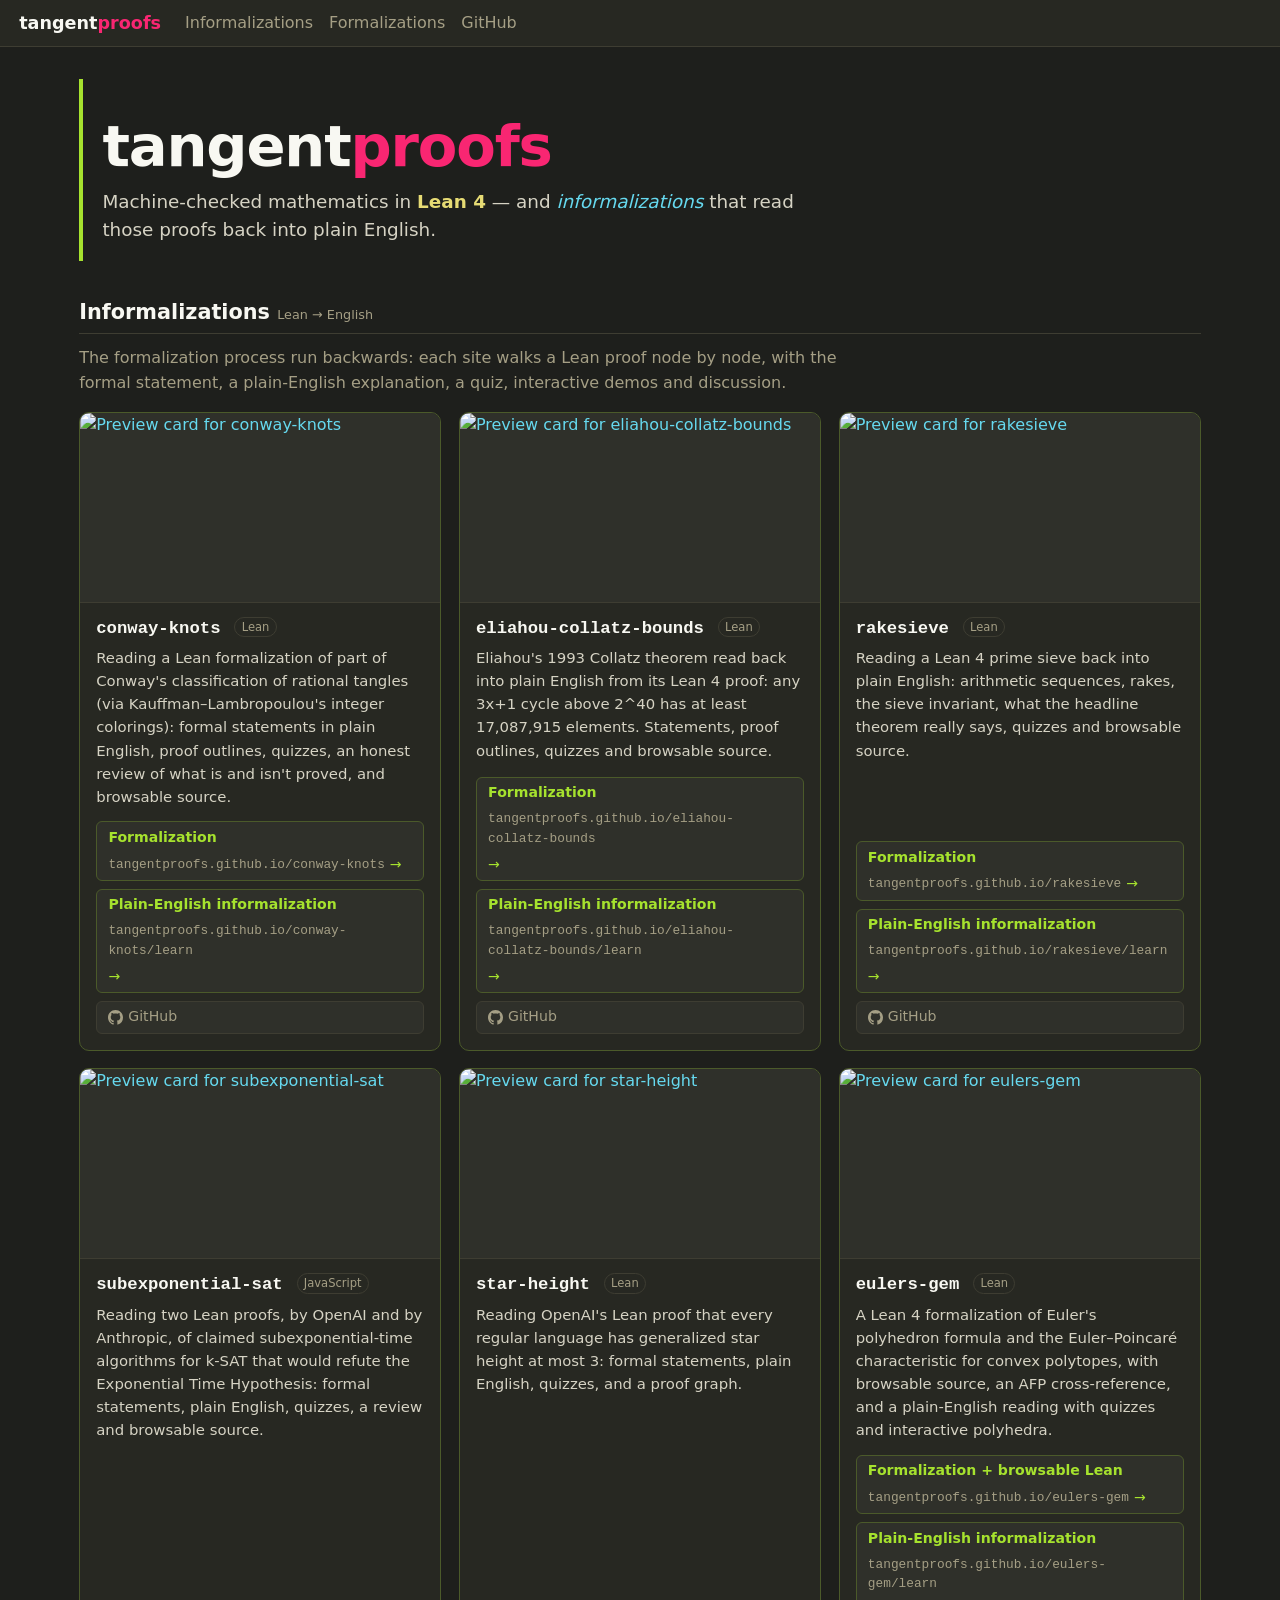
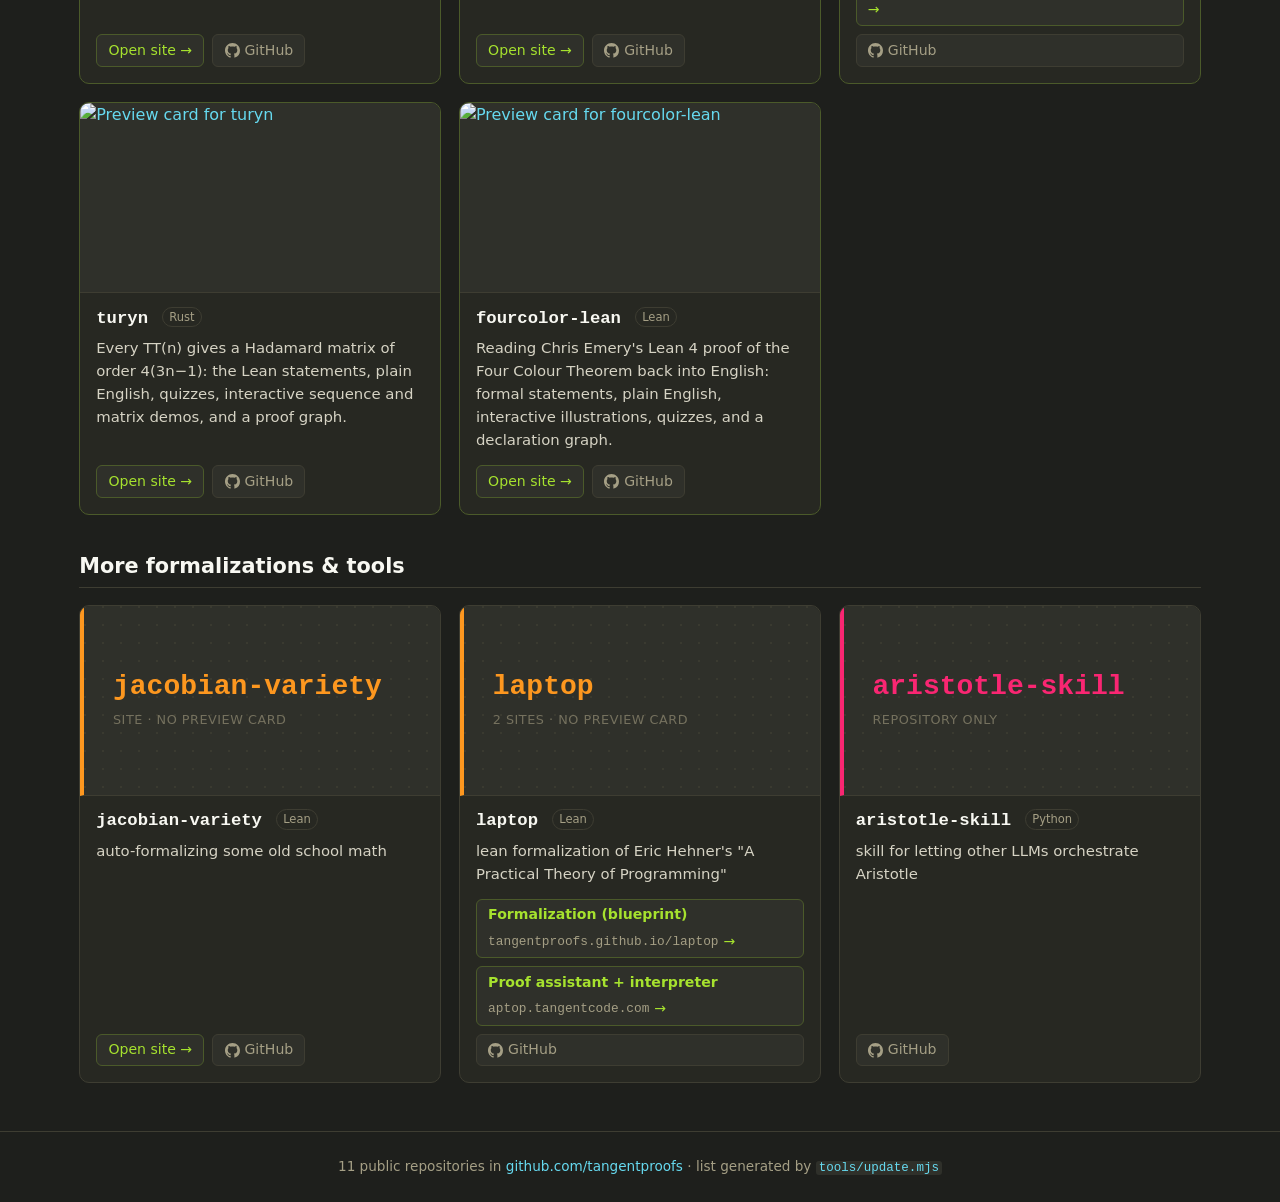
==== commit 5d356d78: "Index: feature rakesieve, eliahou-collatz-bounds and conway-knots informalizations; link their /lear" ====
--- a/index.html
+++ b/index.html
@@ -33,6 +33,30 @@
 <h2>Informalizations <span class="muted small">Lean → English</span></h2>
 <p class="muted lede">The formalization process run backwards: each site walks a Lean proof node by node, with the formal statement, a plain-English explanation, a quiz, interactive demos and discussion.</p>
 <div class="grid feature"><article class="card inf">
+  <a class="thumb" href="https://tangentproofs.github.io/conway-knots/learn/"><img src="https://tangentproofs.github.io/conway-knots/learn/assets/og.png?v=1" width="1200" height="630" loading="lazy" alt="Preview card for conway-knots"></a>
+  <div class="body">
+    <h3><a href="https://tangentproofs.github.io/conway-knots/">conway-knots</a> <span class="pill">Lean</span></h3>
+    <p>Reading a Lean formalization of part of Conway&#39;s classification of rational tangles (via Kauffman–Lambropoulou&#39;s integer colorings): formal statements in plain English, proof outlines, quizzes, an honest review of what is and isn&#39;t proved, and browsable source.</p>
+    <div class="links multi"><a class="btn site" href="https://tangentproofs.github.io/conway-knots/"><b>Formalization</b> <span class="host">tangentproofs.github.io/conway-knots</span> →</a><a class="btn site" href="https://tangentproofs.github.io/conway-knots/learn/"><b>Plain-English informalization</b> <span class="host">tangentproofs.github.io/conway-knots/learn</span> →</a><a class="btn gh" href="https://github.com/tangentproofs/conway-knots"><svg viewBox="0 0 16 16" width="15" height="15" aria-hidden="true"><path fill="currentColor" d="M8 0C3.58 0 0 3.58 0 8c0 3.54 2.29 6.53 5.47 7.59.4.07.55-.17.55-.38 0-.19-.01-.82-.01-1.49-2.01.37-2.53-.49-2.69-.94-.09-.23-.48-.94-.82-1.13-.28-.15-.68-.52-.01-.53.63-.01 1.08.58 1.23.82.72 1.21 1.87.87 2.33.66.07-.52.28-.87.51-1.07-1.78-.2-3.64-.89-3.64-3.95 0-.87.31-1.59.82-2.15-.08-.2-.36-1.02.08-2.12 0 0 .67-.21 2.2.82.64-.18 1.32-.27 2-.27.68 0 1.36.09 2 .27 1.53-1.04 2.2-.82 2.2-.82.44 1.1.16 1.92.08 2.12.51.56.82 1.27.82 2.15 0 3.07-1.87 3.75-3.65 3.95.29.25.54.73.54 1.48 0 1.07-.01 1.93-.01 2.2 0 .21.15.46.55.38A8.013 8.013 0 0016 8c0-4.42-3.58-8-8-8z"/></svg> GitHub</a></div>
+  </div>
+</article>
+<article class="card inf">
+  <a class="thumb" href="https://tangentproofs.github.io/eliahou-collatz-bounds/learn/"><img src="https://tangentproofs.github.io/eliahou-collatz-bounds/learn/assets/og.png?v=1" width="1200" height="630" loading="lazy" alt="Preview card for eliahou-collatz-bounds"></a>
+  <div class="body">
+    <h3><a href="https://tangentproofs.github.io/eliahou-collatz-bounds/">eliahou-collatz-bounds</a> <span class="pill">Lean</span></h3>
+    <p>Eliahou&#39;s 1993 Collatz theorem read back into plain English from its Lean 4 proof: any 3x+1 cycle above 2^40 has at least 17,087,915 elements. Statements, proof outlines, quizzes and browsable source.</p>
+    <div class="links multi"><a class="btn site" href="https://tangentproofs.github.io/eliahou-collatz-bounds/"><b>Formalization</b> <span class="host">tangentproofs.github.io/eliahou-collatz-bounds</span> →</a><a class="btn site" href="https://tangentproofs.github.io/eliahou-collatz-bounds/learn/"><b>Plain-English informalization</b> <span class="host">tangentproofs.github.io/eliahou-collatz-bounds/learn</span> →</a><a class="btn gh" href="https://github.com/tangentproofs/eliahou-collatz-bounds"><svg viewBox="0 0 16 16" width="15" height="15" aria-hidden="true"><path fill="currentColor" d="M8 0C3.58 0 0 3.58 0 8c0 3.54 2.29 6.53 5.47 7.59.4.07.55-.17.55-.38 0-.19-.01-.82-.01-1.49-2.01.37-2.53-.49-2.69-.94-.09-.23-.48-.94-.82-1.13-.28-.15-.68-.52-.01-.53.63-.01 1.08.58 1.23.82.72 1.21 1.87.87 2.33.66.07-.52.28-.87.51-1.07-1.78-.2-3.64-.89-3.64-3.95 0-.87.31-1.59.82-2.15-.08-.2-.36-1.02.08-2.12 0 0 .67-.21 2.2.82.64-.18 1.32-.27 2-.27.68 0 1.36.09 2 .27 1.53-1.04 2.2-.82 2.2-.82.44 1.1.16 1.92.08 2.12.51.56.82 1.27.82 2.15 0 3.07-1.87 3.75-3.65 3.95.29.25.54.73.54 1.48 0 1.07-.01 1.93-.01 2.2 0 .21.15.46.55.38A8.013 8.013 0 0016 8c0-4.42-3.58-8-8-8z"/></svg> GitHub</a></div>
+  </div>
+</article>
+<article class="card inf">
+  <a class="thumb" href="https://tangentproofs.github.io/rakesieve/learn/"><img src="https://tangentproofs.github.io/rakesieve/learn/assets/og.png" width="1200" height="630" loading="lazy" alt="Preview card for rakesieve"></a>
+  <div class="body">
+    <h3><a href="https://tangentproofs.github.io/rakesieve/">rakesieve</a> <span class="pill">Lean</span></h3>
+    <p>Reading a Lean 4 prime sieve back into plain English: arithmetic sequences, rakes, the sieve invariant, what the headline theorem really says, quizzes and browsable source.</p>
+    <div class="links multi"><a class="btn site" href="https://tangentproofs.github.io/rakesieve/"><b>Formalization</b> <span class="host">tangentproofs.github.io/rakesieve</span> →</a><a class="btn site" href="https://tangentproofs.github.io/rakesieve/learn/"><b>Plain-English informalization</b> <span class="host">tangentproofs.github.io/rakesieve/learn</span> →</a><a class="btn gh" href="https://github.com/tangentproofs/rakesieve"><svg viewBox="0 0 16 16" width="15" height="15" aria-hidden="true"><path fill="currentColor" d="M8 0C3.58 0 0 3.58 0 8c0 3.54 2.29 6.53 5.47 7.59.4.07.55-.17.55-.38 0-.19-.01-.82-.01-1.49-2.01.37-2.53-.49-2.69-.94-.09-.23-.48-.94-.82-1.13-.28-.15-.68-.52-.01-.53.63-.01 1.08.58 1.23.82.72 1.21 1.87.87 2.33.66.07-.52.28-.87.51-1.07-1.78-.2-3.64-.89-3.64-3.95 0-.87.31-1.59.82-2.15-.08-.2-.36-1.02.08-2.12 0 0 .67-.21 2.2.82.64-.18 1.32-.27 2-.27.68 0 1.36.09 2 .27 1.53-1.04 2.2-.82 2.2-.82.44 1.1.16 1.92.08 2.12.51.56.82 1.27.82 2.15 0 3.07-1.87 3.75-3.65 3.95.29.25.54.73.54 1.48 0 1.07-.01 1.93-.01 2.2 0 .21.15.46.55.38A8.013 8.013 0 0016 8c0-4.42-3.58-8-8-8z"/></svg> GitHub</a></div>
+  </div>
+</article>
+<article class="card inf">
   <a class="thumb" href="https://tangentproofs.github.io/subexponential-sat/"><img src="https://tangentproofs.github.io/subexponential-sat/assets/og.png" width="1200" height="630" loading="lazy" alt="Preview card for subexponential-sat"></a>
   <div class="body">
     <h3><a href="https://tangentproofs.github.io/subexponential-sat/">subexponential-sat</a> <span class="pill">JavaScript</span></h3>
@@ -92,30 +116,6 @@
   </div>
 </article>
 <article class="card">
-  <a class="thumb ph c0" href="https://tangentproofs.github.io/conway-knots/" aria-label="conway-knots site"><span class="ph-name">conway-knots</span><span class="ph-note">site · no preview card</span></a>
-  <div class="body">
-    <h3><a href="https://tangentproofs.github.io/conway-knots/">conway-knots</a> <span class="pill">Lean</span></h3>
-    <p>Lean 4 + Autoform formalization of Conway&#39;s classification of rational tangles</p>
-    <div class="links"><a class="btn site" href="https://tangentproofs.github.io/conway-knots/">Open site →</a><a class="btn gh" href="https://github.com/tangentproofs/conway-knots"><svg viewBox="0 0 16 16" width="15" height="15" aria-hidden="true"><path fill="currentColor" d="M8 0C3.58 0 0 3.58 0 8c0 3.54 2.29 6.53 5.47 7.59.4.07.55-.17.55-.38 0-.19-.01-.82-.01-1.49-2.01.37-2.53-.49-2.69-.94-.09-.23-.48-.94-.82-1.13-.28-.15-.68-.52-.01-.53.63-.01 1.08.58 1.23.82.72 1.21 1.87.87 2.33.66.07-.52.28-.87.51-1.07-1.78-.2-3.64-.89-3.64-3.95 0-.87.31-1.59.82-2.15-.08-.2-.36-1.02.08-2.12 0 0 .67-.21 2.2.82.64-.18 1.32-.27 2-.27.68 0 1.36.09 2 .27 1.53-1.04 2.2-.82 2.2-.82.44 1.1.16 1.92.08 2.12.51.56.82 1.27.82 2.15 0 3.07-1.87 3.75-3.65 3.95.29.25.54.73.54 1.48 0 1.07-.01 1.93-.01 2.2 0 .21.15.46.55.38A8.013 8.013 0 0016 8c0-4.42-3.58-8-8-8z"/></svg> GitHub</a></div>
-  </div>
-</article>
-<article class="card">
-  <a class="thumb ph c2" href="https://tangentproofs.github.io/rakesieve/" aria-label="rakesieve site"><span class="ph-name">rakesieve</span><span class="ph-note">site · no preview card</span></a>
-  <div class="body">
-    <h3><a href="https://tangentproofs.github.io/rakesieve/">rakesieve</a> <span class="pill">Lean</span></h3>
-    <p>A formally verified prime number sieve in Lean4.</p>
-    <div class="links"><a class="btn site" href="https://tangentproofs.github.io/rakesieve/">Open site →</a><a class="btn gh" href="https://github.com/tangentproofs/rakesieve"><svg viewBox="0 0 16 16" width="15" height="15" aria-hidden="true"><path fill="currentColor" d="M8 0C3.58 0 0 3.58 0 8c0 3.54 2.29 6.53 5.47 7.59.4.07.55-.17.55-.38 0-.19-.01-.82-.01-1.49-2.01.37-2.53-.49-2.69-.94-.09-.23-.48-.94-.82-1.13-.28-.15-.68-.52-.01-.53.63-.01 1.08.58 1.23.82.72 1.21 1.87.87 2.33.66.07-.52.28-.87.51-1.07-1.78-.2-3.64-.89-3.64-3.95 0-.87.31-1.59.82-2.15-.08-.2-.36-1.02.08-2.12 0 0 .67-.21 2.2.82.64-.18 1.32-.27 2-.27.68 0 1.36.09 2 .27 1.53-1.04 2.2-.82 2.2-.82.44 1.1.16 1.92.08 2.12.51.56.82 1.27.82 2.15 0 3.07-1.87 3.75-3.65 3.95.29.25.54.73.54 1.48 0 1.07-.01 1.93-.01 2.2 0 .21.15.46.55.38A8.013 8.013 0 0016 8c0-4.42-3.58-8-8-8z"/></svg> GitHub</a></div>
-  </div>
-</article>
-<article class="card">
-  <a class="thumb ph c2" href="https://tangentproofs.github.io/eliahou-collatz-bounds/" aria-label="eliahou-collatz-bounds site"><span class="ph-name">eliahou-collatz-bounds</span><span class="ph-note">site · no preview card</span></a>
-  <div class="body">
-    <h3><a href="https://tangentproofs.github.io/eliahou-collatz-bounds/">eliahou-collatz-bounds</a> <span class="pill">Lean</span></h3>
-    <p>&quot;The 3x+1 problem: new lower bounds on nontrivial cycle lengths&quot; in Lean 4</p>
-    <div class="links"><a class="btn site" href="https://tangentproofs.github.io/eliahou-collatz-bounds/">Open site →</a><a class="btn gh" href="https://github.com/tangentproofs/eliahou-collatz-bounds"><svg viewBox="0 0 16 16" width="15" height="15" aria-hidden="true"><path fill="currentColor" d="M8 0C3.58 0 0 3.58 0 8c0 3.54 2.29 6.53 5.47 7.59.4.07.55-.17.55-.38 0-.19-.01-.82-.01-1.49-2.01.37-2.53-.49-2.69-.94-.09-.23-.48-.94-.82-1.13-.28-.15-.68-.52-.01-.53.63-.01 1.08.58 1.23.82.72 1.21 1.87.87 2.33.66.07-.52.28-.87.51-1.07-1.78-.2-3.64-.89-3.64-3.95 0-.87.31-1.59.82-2.15-.08-.2-.36-1.02.08-2.12 0 0 .67-.21 2.2.82.64-.18 1.32-.27 2-.27.68 0 1.36.09 2 .27 1.53-1.04 2.2-.82 2.2-.82.44 1.1.16 1.92.08 2.12.51.56.82 1.27.82 2.15 0 3.07-1.87 3.75-3.65 3.95.29.25.54.73.54 1.48 0 1.07-.01 1.93-.01 2.2 0 .21.15.46.55.38A8.013 8.013 0 0016 8c0-4.42-3.58-8-8-8z"/></svg> GitHub</a></div>
-  </div>
-</article>
-<article class="card">
   <a class="thumb ph c0" href="https://github.com/tangentproofs/aristotle-skill" aria-label="aristotle-skill on GitHub"><span class="ph-name">aristotle-skill</span><span class="ph-note">repository only</span></a>
   <div class="body">
     <h3><a href="https://github.com/tangentproofs/aristotle-skill">aristotle-skill</a> <span class="pill">Python</span></h3>
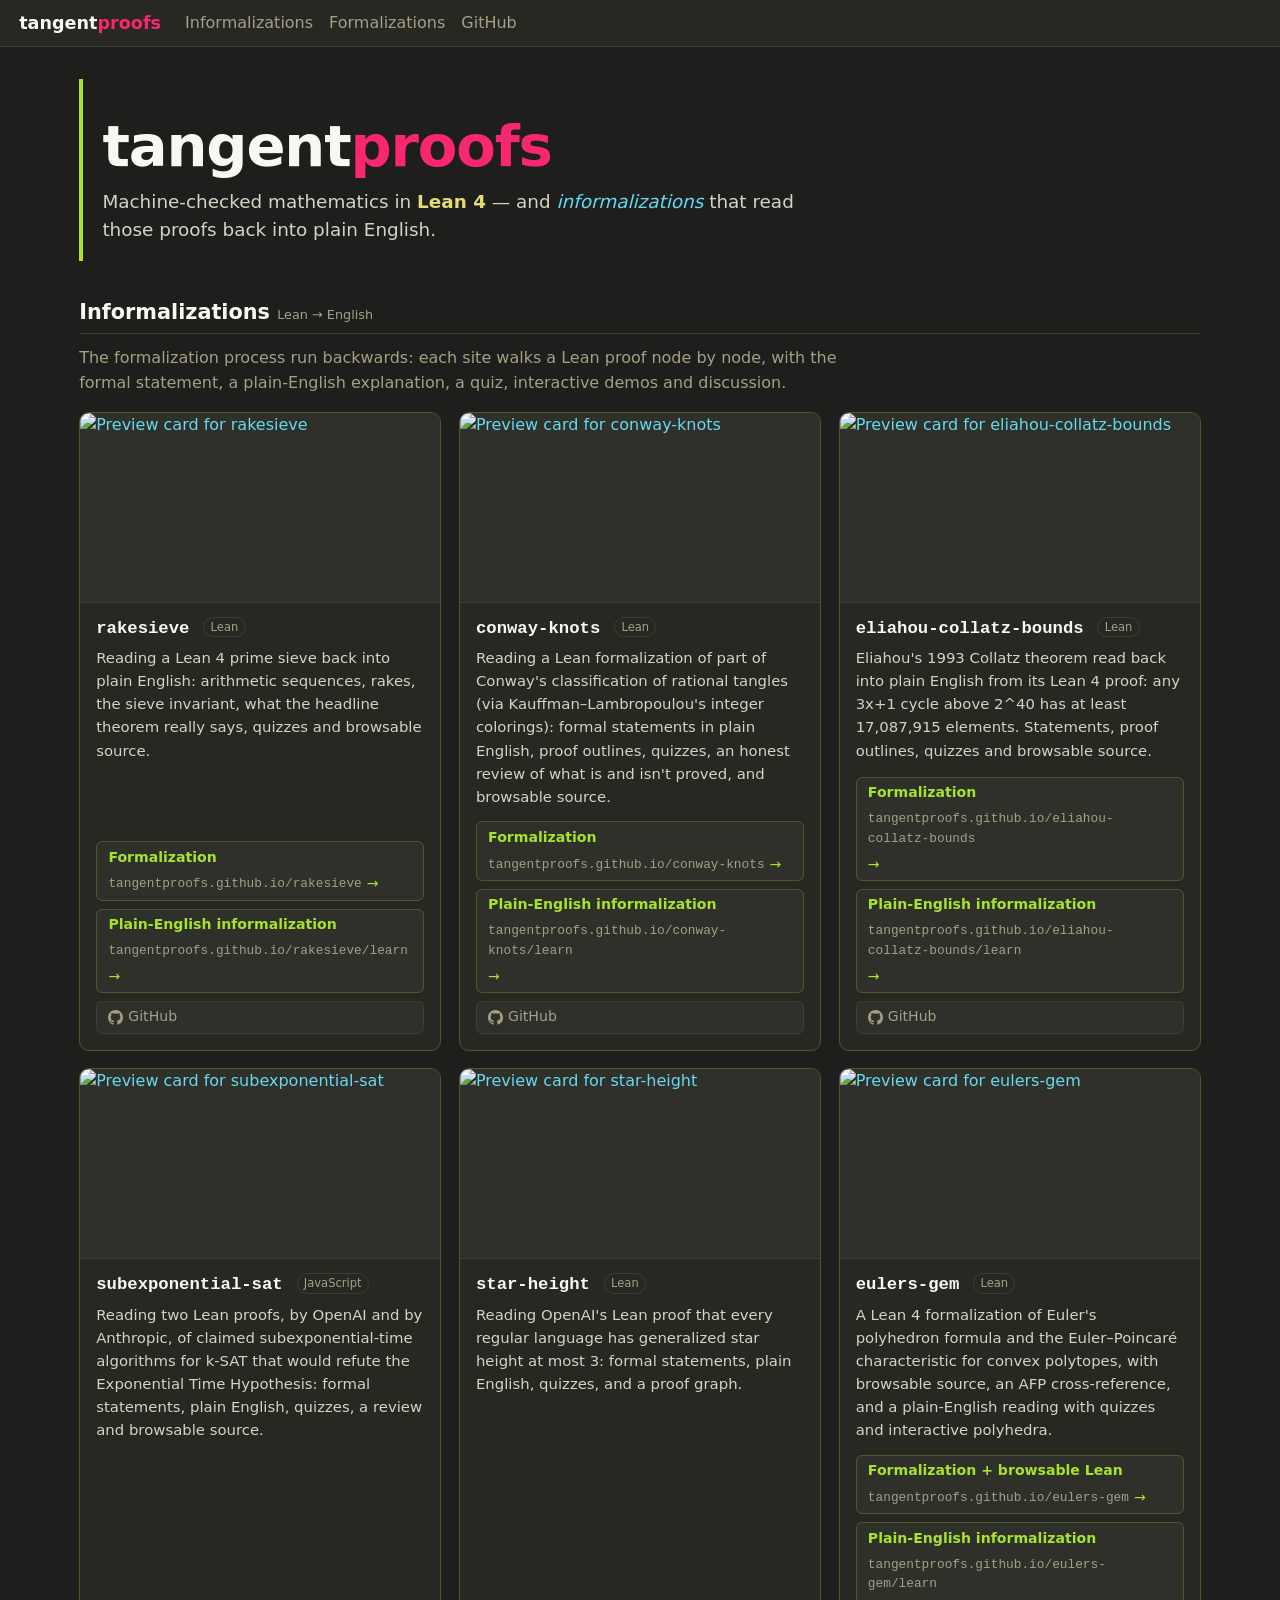
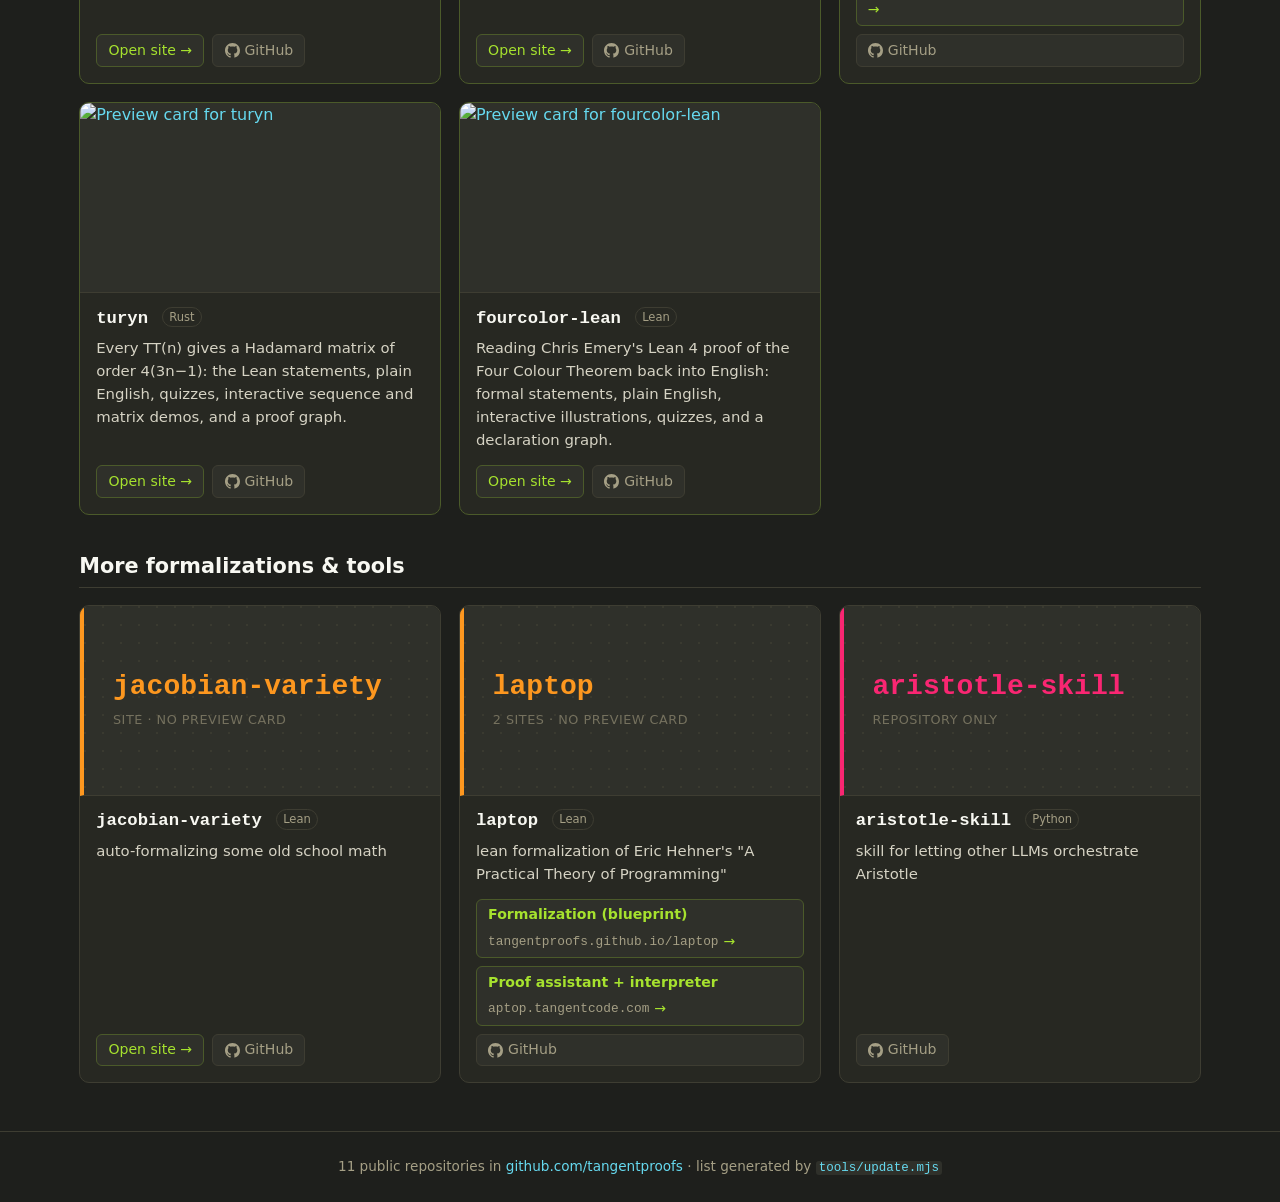
==== commit dbae583d: "Exclude lean-nyc from the main hub (overrides.json); regenerate" ====
--- a/index.html
+++ b/index.html
@@ -33,6 +33,14 @@
 <h2>Informalizations <span class="muted small">Lean → English</span></h2>
 <p class="muted lede">The formalization process run backwards: each site walks a Lean proof node by node, with the formal statement, a plain-English explanation, a quiz, interactive demos and discussion.</p>
 <div class="grid feature"><article class="card inf">
+  <a class="thumb" href="https://tangentproofs.github.io/rakesieve/learn/"><img src="https://tangentproofs.github.io/rakesieve/learn/assets/og.png" width="1200" height="630" loading="lazy" alt="Preview card for rakesieve"></a>
+  <div class="body">
+    <h3><a href="https://tangentproofs.github.io/rakesieve/">rakesieve</a> <span class="pill">Lean</span></h3>
+    <p>Reading a Lean 4 prime sieve back into plain English: arithmetic sequences, rakes, the sieve invariant, what the headline theorem really says, quizzes and browsable source.</p>
+    <div class="links multi"><a class="btn site" href="https://tangentproofs.github.io/rakesieve/"><b>Formalization</b> <span class="host">tangentproofs.github.io/rakesieve</span> →</a><a class="btn site" href="https://tangentproofs.github.io/rakesieve/learn/"><b>Plain-English informalization</b> <span class="host">tangentproofs.github.io/rakesieve/learn</span> →</a><a class="btn gh" href="https://github.com/tangentproofs/rakesieve"><svg viewBox="0 0 16 16" width="15" height="15" aria-hidden="true"><path fill="currentColor" d="M8 0C3.58 0 0 3.58 0 8c0 3.54 2.29 6.53 5.47 7.59.4.07.55-.17.55-.38 0-.19-.01-.82-.01-1.49-2.01.37-2.53-.49-2.69-.94-.09-.23-.48-.94-.82-1.13-.28-.15-.68-.52-.01-.53.63-.01 1.08.58 1.23.82.72 1.21 1.87.87 2.33.66.07-.52.28-.87.51-1.07-1.78-.2-3.64-.89-3.64-3.95 0-.87.31-1.59.82-2.15-.08-.2-.36-1.02.08-2.12 0 0 .67-.21 2.2.82.64-.18 1.32-.27 2-.27.68 0 1.36.09 2 .27 1.53-1.04 2.2-.82 2.2-.82.44 1.1.16 1.92.08 2.12.51.56.82 1.27.82 2.15 0 3.07-1.87 3.75-3.65 3.95.29.25.54.73.54 1.48 0 1.07-.01 1.93-.01 2.2 0 .21.15.46.55.38A8.013 8.013 0 0016 8c0-4.42-3.58-8-8-8z"/></svg> GitHub</a></div>
+  </div>
+</article>
+<article class="card inf">
   <a class="thumb" href="https://tangentproofs.github.io/conway-knots/learn/"><img src="https://tangentproofs.github.io/conway-knots/learn/assets/og.png?v=1" width="1200" height="630" loading="lazy" alt="Preview card for conway-knots"></a>
   <div class="body">
     <h3><a href="https://tangentproofs.github.io/conway-knots/">conway-knots</a> <span class="pill">Lean</span></h3>
@@ -46,14 +54,6 @@
     <h3><a href="https://tangentproofs.github.io/eliahou-collatz-bounds/">eliahou-collatz-bounds</a> <span class="pill">Lean</span></h3>
     <p>Eliahou&#39;s 1993 Collatz theorem read back into plain English from its Lean 4 proof: any 3x+1 cycle above 2^40 has at least 17,087,915 elements. Statements, proof outlines, quizzes and browsable source.</p>
     <div class="links multi"><a class="btn site" href="https://tangentproofs.github.io/eliahou-collatz-bounds/"><b>Formalization</b> <span class="host">tangentproofs.github.io/eliahou-collatz-bounds</span> →</a><a class="btn site" href="https://tangentproofs.github.io/eliahou-collatz-bounds/learn/"><b>Plain-English informalization</b> <span class="host">tangentproofs.github.io/eliahou-collatz-bounds/learn</span> →</a><a class="btn gh" href="https://github.com/tangentproofs/eliahou-collatz-bounds"><svg viewBox="0 0 16 16" width="15" height="15" aria-hidden="true"><path fill="currentColor" d="M8 0C3.58 0 0 3.58 0 8c0 3.54 2.29 6.53 5.47 7.59.4.07.55-.17.55-.38 0-.19-.01-.82-.01-1.49-2.01.37-2.53-.49-2.69-.94-.09-.23-.48-.94-.82-1.13-.28-.15-.68-.52-.01-.53.63-.01 1.08.58 1.23.82.72 1.21 1.87.87 2.33.66.07-.52.28-.87.51-1.07-1.78-.2-3.64-.89-3.64-3.95 0-.87.31-1.59.82-2.15-.08-.2-.36-1.02.08-2.12 0 0 .67-.21 2.2.82.64-.18 1.32-.27 2-.27.68 0 1.36.09 2 .27 1.53-1.04 2.2-.82 2.2-.82.44 1.1.16 1.92.08 2.12.51.56.82 1.27.82 2.15 0 3.07-1.87 3.75-3.65 3.95.29.25.54.73.54 1.48 0 1.07-.01 1.93-.01 2.2 0 .21.15.46.55.38A8.013 8.013 0 0016 8c0-4.42-3.58-8-8-8z"/></svg> GitHub</a></div>
-  </div>
-</article>
-<article class="card inf">
-  <a class="thumb" href="https://tangentproofs.github.io/rakesieve/learn/"><img src="https://tangentproofs.github.io/rakesieve/learn/assets/og.png" width="1200" height="630" loading="lazy" alt="Preview card for rakesieve"></a>
-  <div class="body">
-    <h3><a href="https://tangentproofs.github.io/rakesieve/">rakesieve</a> <span class="pill">Lean</span></h3>
-    <p>Reading a Lean 4 prime sieve back into plain English: arithmetic sequences, rakes, the sieve invariant, what the headline theorem really says, quizzes and browsable source.</p>
-    <div class="links multi"><a class="btn site" href="https://tangentproofs.github.io/rakesieve/"><b>Formalization</b> <span class="host">tangentproofs.github.io/rakesieve</span> →</a><a class="btn site" href="https://tangentproofs.github.io/rakesieve/learn/"><b>Plain-English informalization</b> <span class="host">tangentproofs.github.io/rakesieve/learn</span> →</a><a class="btn gh" href="https://github.com/tangentproofs/rakesieve"><svg viewBox="0 0 16 16" width="15" height="15" aria-hidden="true"><path fill="currentColor" d="M8 0C3.58 0 0 3.58 0 8c0 3.54 2.29 6.53 5.47 7.59.4.07.55-.17.55-.38 0-.19-.01-.82-.01-1.49-2.01.37-2.53-.49-2.69-.94-.09-.23-.48-.94-.82-1.13-.28-.15-.68-.52-.01-.53.63-.01 1.08.58 1.23.82.72 1.21 1.87.87 2.33.66.07-.52.28-.87.51-1.07-1.78-.2-3.64-.89-3.64-3.95 0-.87.31-1.59.82-2.15-.08-.2-.36-1.02.08-2.12 0 0 .67-.21 2.2.82.64-.18 1.32-.27 2-.27.68 0 1.36.09 2 .27 1.53-1.04 2.2-.82 2.2-.82.44 1.1.16 1.92.08 2.12.51.56.82 1.27.82 2.15 0 3.07-1.87 3.75-3.65 3.95.29.25.54.73.54 1.48 0 1.07-.01 1.93-.01 2.2 0 .21.15.46.55.38A8.013 8.013 0 0016 8c0-4.42-3.58-8-8-8z"/></svg> GitHub</a></div>
   </div>
 </article>
 <article class="card inf">
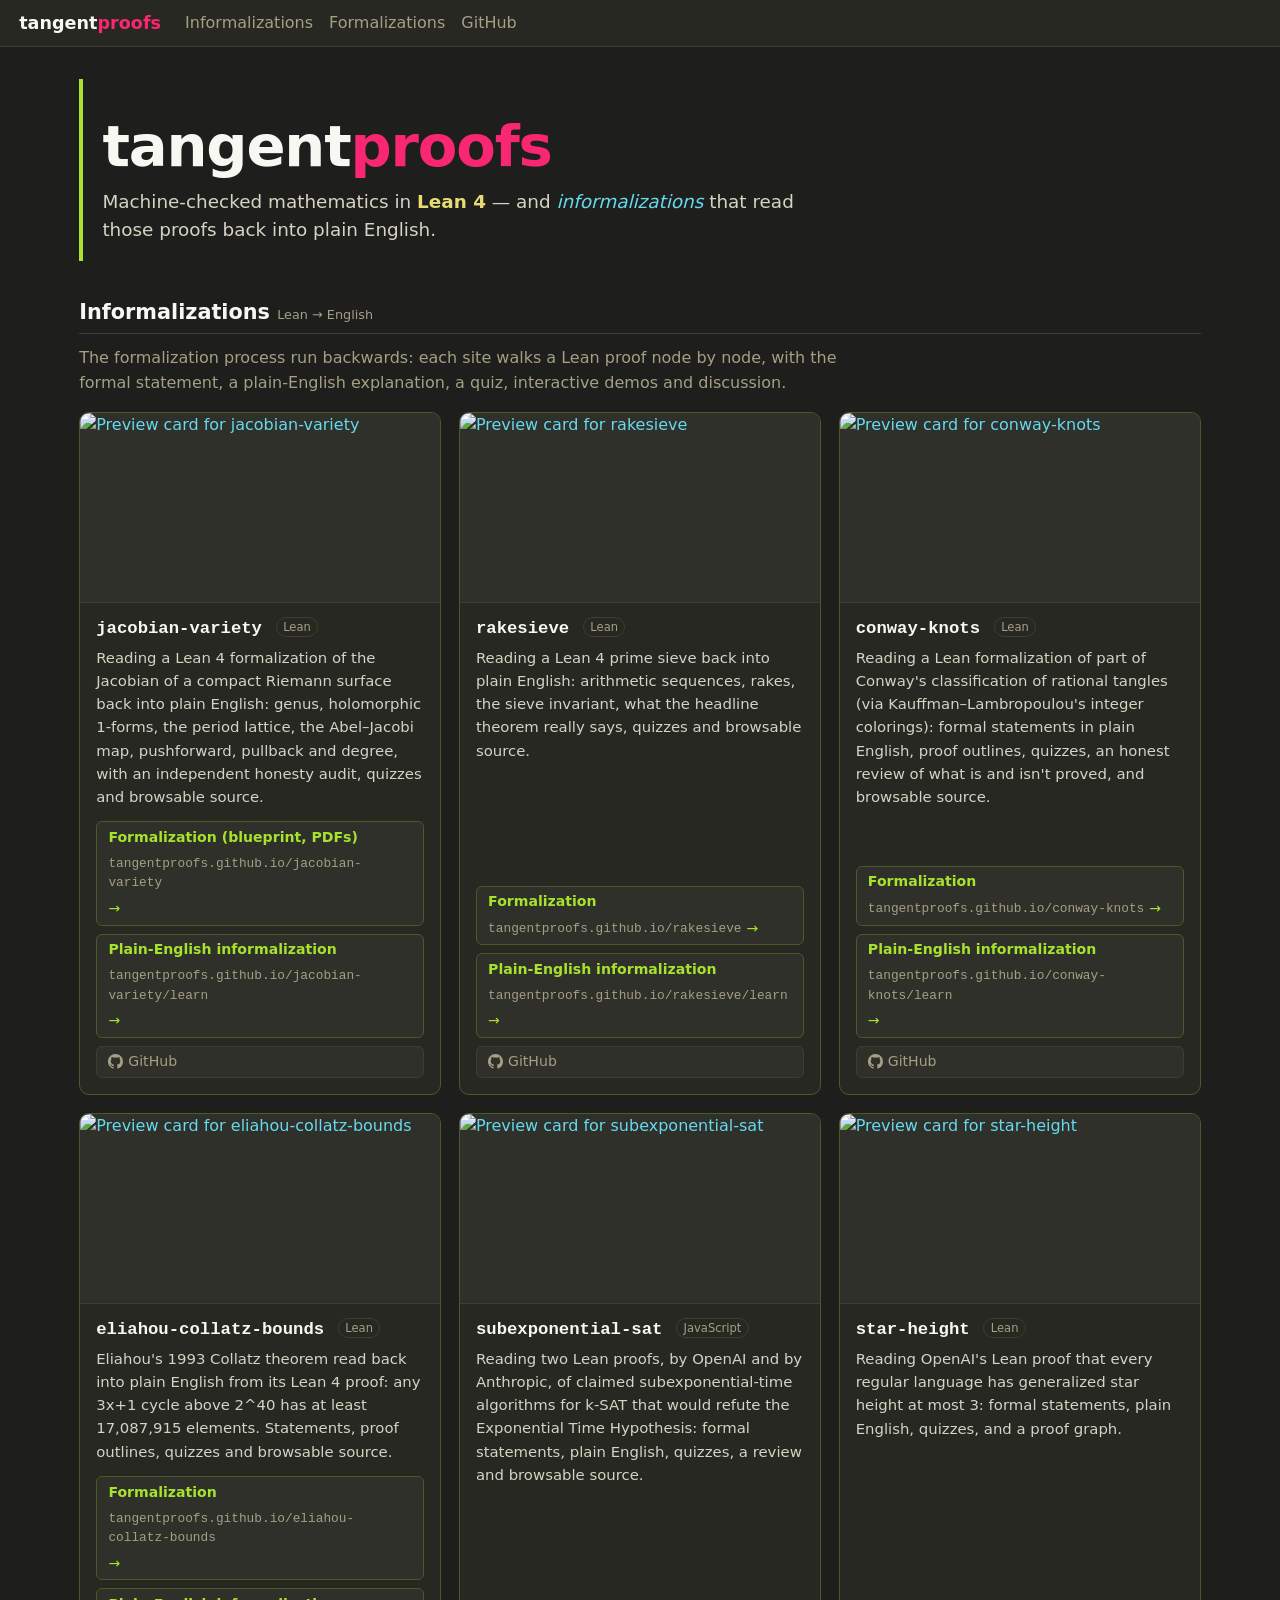
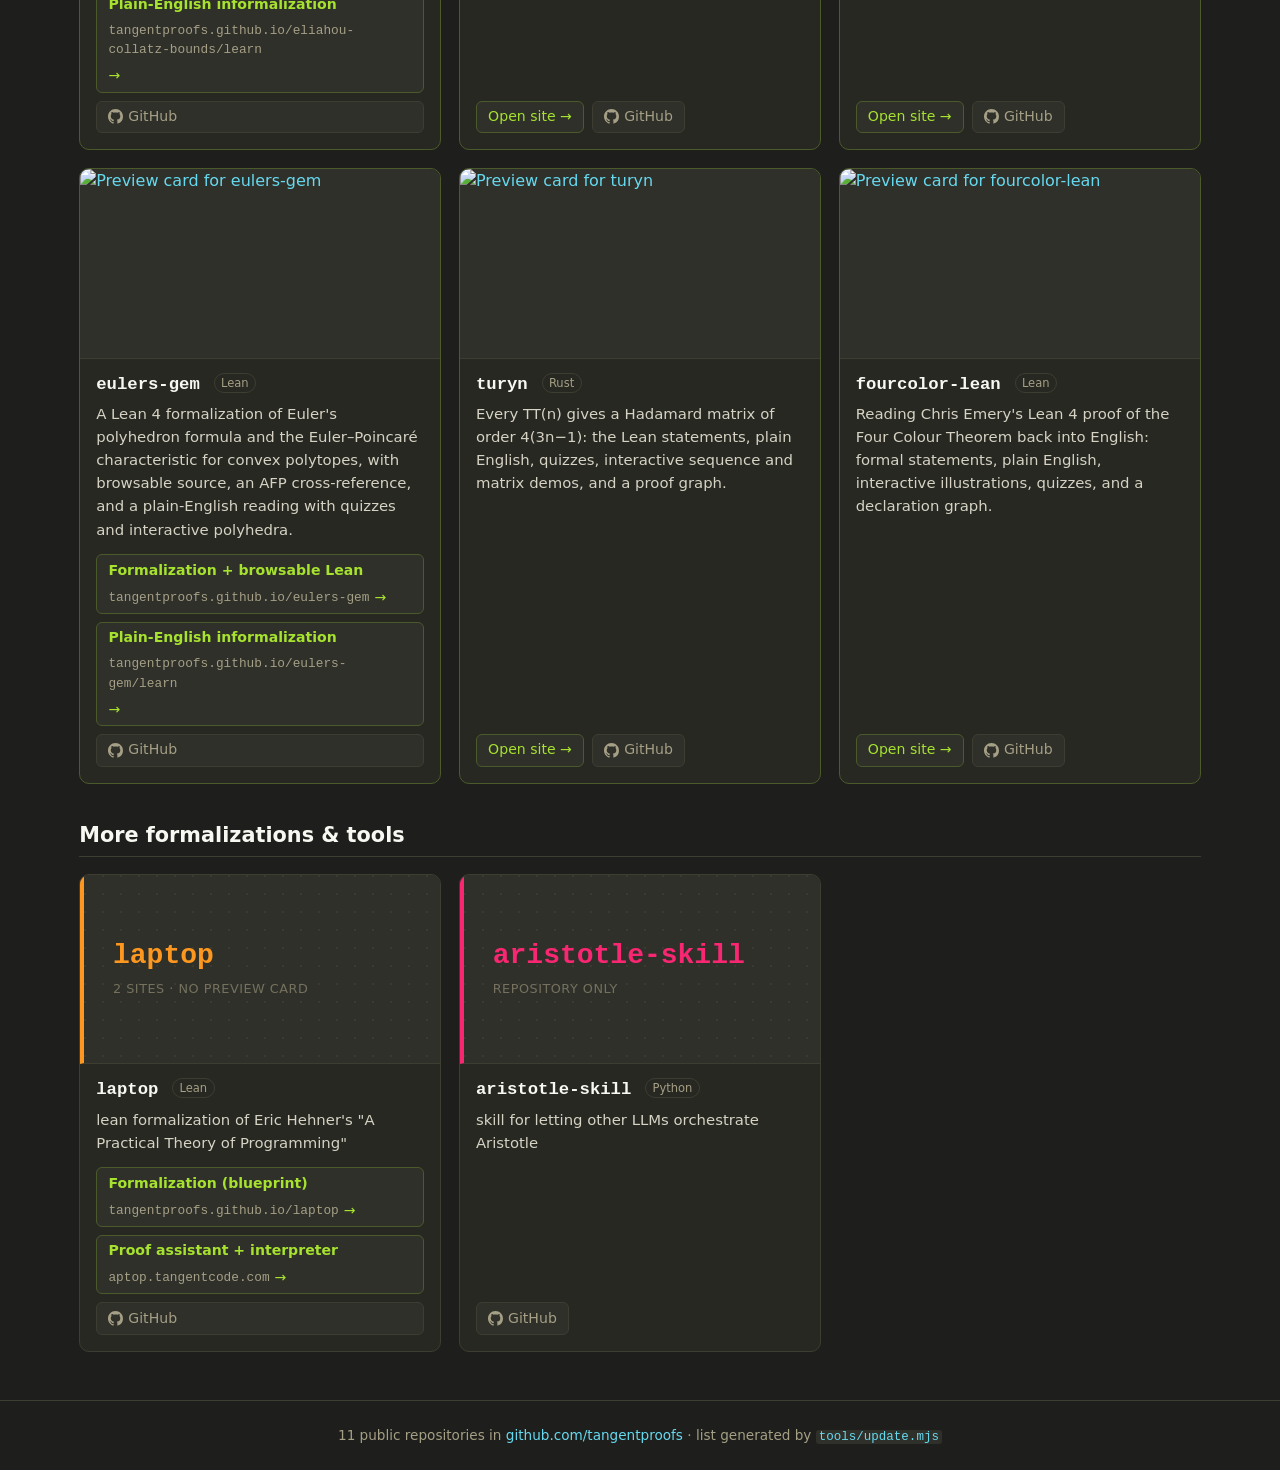
==== commit 4f1f9ecc: "Index: feature jacobian-variety informalization; link its /learn/ explainer" ====
--- a/index.html
+++ b/index.html
@@ -33,6 +33,14 @@
 <h2>Informalizations <span class="muted small">Lean → English</span></h2>
 <p class="muted lede">The formalization process run backwards: each site walks a Lean proof node by node, with the formal statement, a plain-English explanation, a quiz, interactive demos and discussion.</p>
 <div class="grid feature"><article class="card inf">
+  <a class="thumb" href="https://tangentproofs.github.io/jacobian-variety/learn/"><img src="https://tangentproofs.github.io/jacobian-variety/learn/assets/og.png?v=1" width="1200" height="630" loading="lazy" alt="Preview card for jacobian-variety"></a>
+  <div class="body">
+    <h3><a href="https://tangentproofs.github.io/jacobian-variety/">jacobian-variety</a> <span class="pill">Lean</span></h3>
+    <p>Reading a Lean 4 formalization of the Jacobian of a compact Riemann surface back into plain English: genus, holomorphic 1-forms, the period lattice, the Abel–Jacobi map, pushforward, pullback and degree, with an independent honesty audit, quizzes and browsable source.</p>
+    <div class="links multi"><a class="btn site" href="https://tangentproofs.github.io/jacobian-variety/"><b>Formalization (blueprint, PDFs)</b> <span class="host">tangentproofs.github.io/jacobian-variety</span> →</a><a class="btn site" href="https://tangentproofs.github.io/jacobian-variety/learn/"><b>Plain-English informalization</b> <span class="host">tangentproofs.github.io/jacobian-variety/learn</span> →</a><a class="btn gh" href="https://github.com/tangentproofs/jacobian-variety"><svg viewBox="0 0 16 16" width="15" height="15" aria-hidden="true"><path fill="currentColor" d="M8 0C3.58 0 0 3.58 0 8c0 3.54 2.29 6.53 5.47 7.59.4.07.55-.17.55-.38 0-.19-.01-.82-.01-1.49-2.01.37-2.53-.49-2.69-.94-.09-.23-.48-.94-.82-1.13-.28-.15-.68-.52-.01-.53.63-.01 1.08.58 1.23.82.72 1.21 1.87.87 2.33.66.07-.52.28-.87.51-1.07-1.78-.2-3.64-.89-3.64-3.95 0-.87.31-1.59.82-2.15-.08-.2-.36-1.02.08-2.12 0 0 .67-.21 2.2.82.64-.18 1.32-.27 2-.27.68 0 1.36.09 2 .27 1.53-1.04 2.2-.82 2.2-.82.44 1.1.16 1.92.08 2.12.51.56.82 1.27.82 2.15 0 3.07-1.87 3.75-3.65 3.95.29.25.54.73.54 1.48 0 1.07-.01 1.93-.01 2.2 0 .21.15.46.55.38A8.013 8.013 0 0016 8c0-4.42-3.58-8-8-8z"/></svg> GitHub</a></div>
+  </div>
+</article>
+<article class="card inf">
   <a class="thumb" href="https://tangentproofs.github.io/rakesieve/learn/"><img src="https://tangentproofs.github.io/rakesieve/learn/assets/og.png" width="1200" height="630" loading="lazy" alt="Preview card for rakesieve"></a>
   <div class="body">
     <h3><a href="https://tangentproofs.github.io/rakesieve/">rakesieve</a> <span class="pill">Lean</span></h3>
@@ -100,14 +108,6 @@
 <section id="formalizations">
 <h2>More formalizations &amp; tools</h2>
 <div class="grid"><article class="card">
-  <a class="thumb ph c1" href="https://tangentproofs.github.io/jacobian-variety/" aria-label="jacobian-variety site"><span class="ph-name">jacobian-variety</span><span class="ph-note">site · no preview card</span></a>
-  <div class="body">
-    <h3><a href="https://tangentproofs.github.io/jacobian-variety/">jacobian-variety</a> <span class="pill">Lean</span></h3>
-    <p>auto-formalizing some old school math</p>
-    <div class="links"><a class="btn site" href="https://tangentproofs.github.io/jacobian-variety/">Open site →</a><a class="btn gh" href="https://github.com/tangentproofs/jacobian-variety"><svg viewBox="0 0 16 16" width="15" height="15" aria-hidden="true"><path fill="currentColor" d="M8 0C3.58 0 0 3.58 0 8c0 3.54 2.29 6.53 5.47 7.59.4.07.55-.17.55-.38 0-.19-.01-.82-.01-1.49-2.01.37-2.53-.49-2.69-.94-.09-.23-.48-.94-.82-1.13-.28-.15-.68-.52-.01-.53.63-.01 1.08.58 1.23.82.72 1.21 1.87.87 2.33.66.07-.52.28-.87.51-1.07-1.78-.2-3.64-.89-3.64-3.95 0-.87.31-1.59.82-2.15-.08-.2-.36-1.02.08-2.12 0 0 .67-.21 2.2.82.64-.18 1.32-.27 2-.27.68 0 1.36.09 2 .27 1.53-1.04 2.2-.82 2.2-.82.44 1.1.16 1.92.08 2.12.51.56.82 1.27.82 2.15 0 3.07-1.87 3.75-3.65 3.95.29.25.54.73.54 1.48 0 1.07-.01 1.93-.01 2.2 0 .21.15.46.55.38A8.013 8.013 0 0016 8c0-4.42-3.58-8-8-8z"/></svg> GitHub</a></div>
-  </div>
-</article>
-<article class="card">
   <a class="thumb ph c1" href="https://tangentproofs.github.io/laptop/" aria-label="laptop site"><span class="ph-name">laptop</span><span class="ph-note">2 sites · no preview card</span></a>
   <div class="body">
     <h3><a href="https://tangentproofs.github.io/laptop/">laptop</a> <span class="pill">Lean</span></h3>
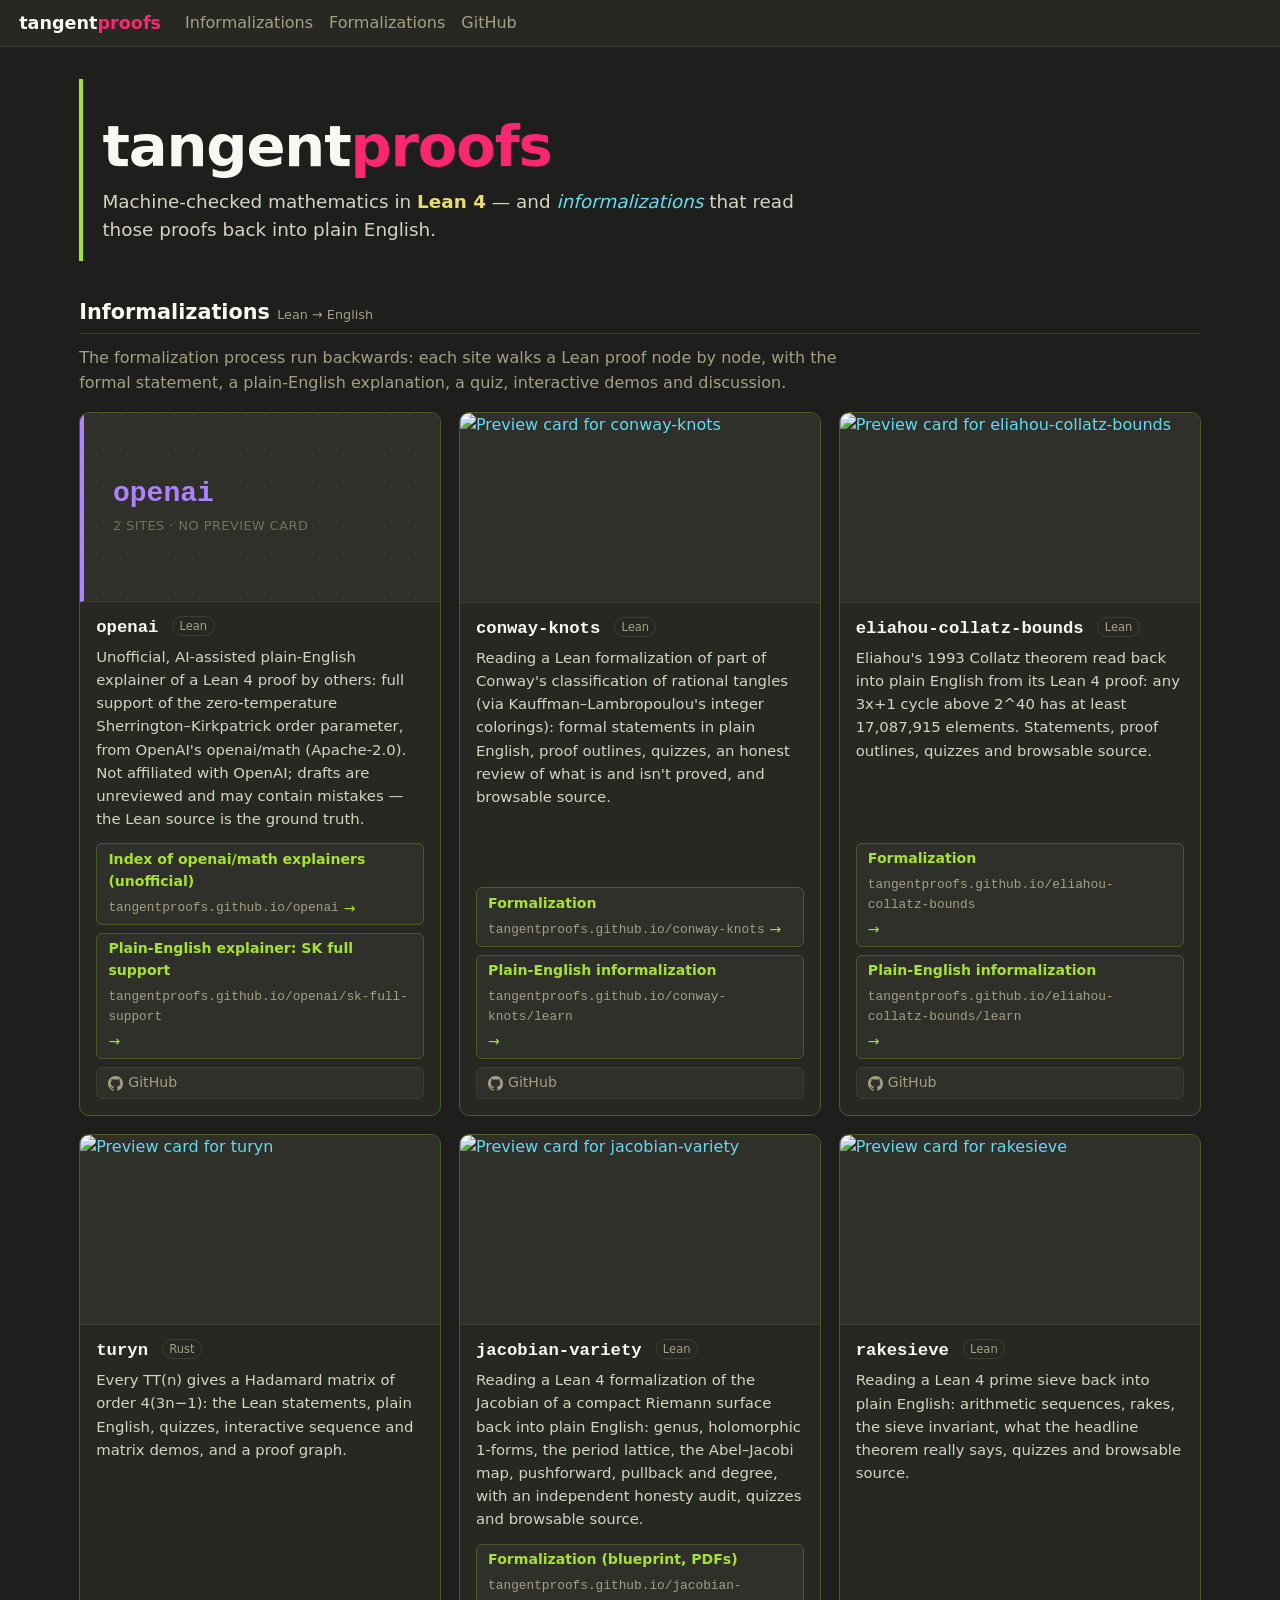
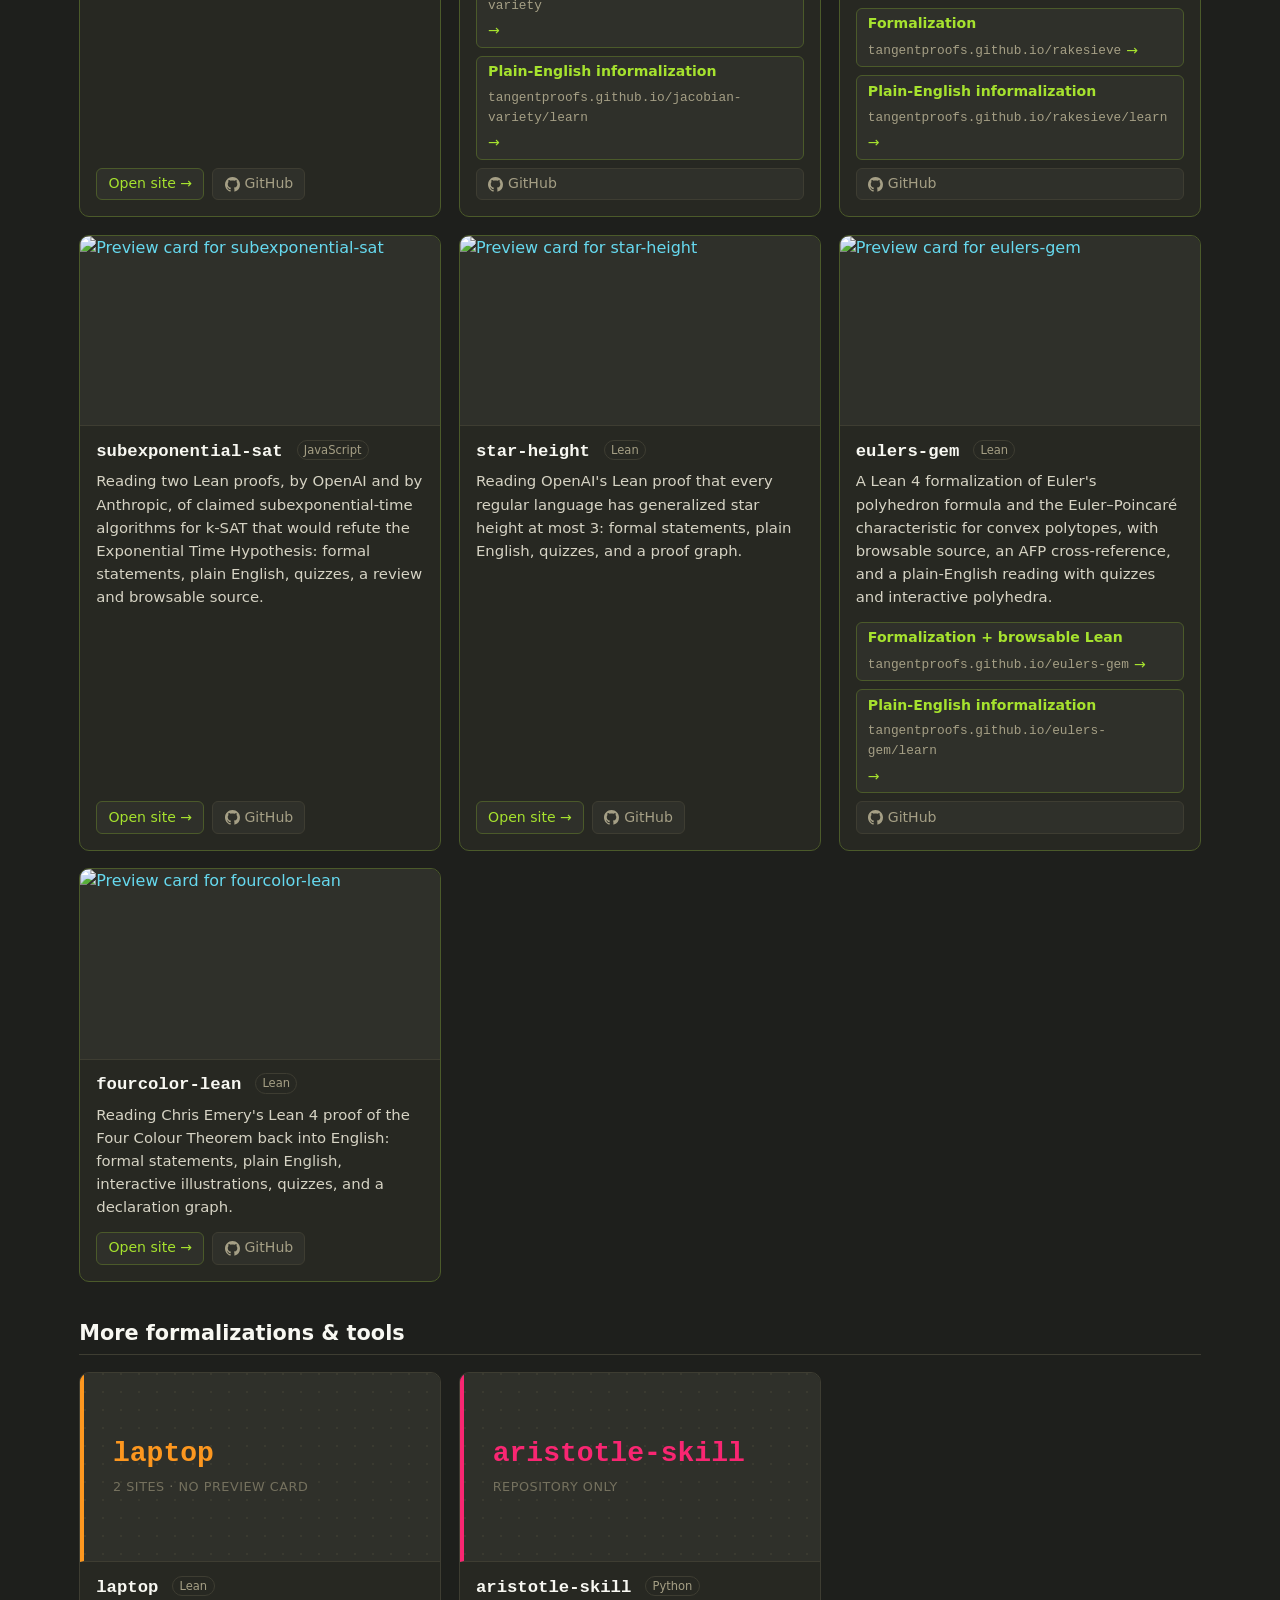
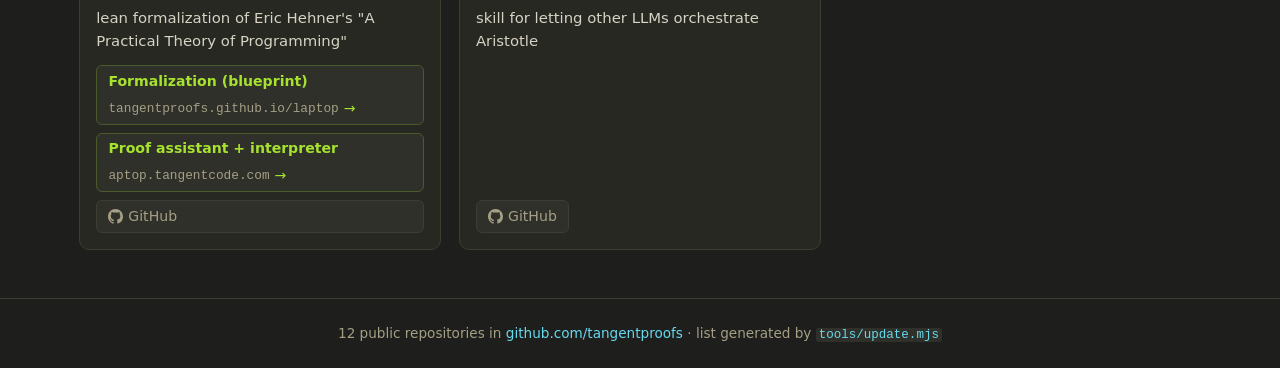
==== commit 5877d438: "Index: feature openai (unofficial SK full-support explainer of openai/math); link sk-full-support ex" ====
--- a/index.html
+++ b/index.html
@@ -33,19 +33,11 @@
 <h2>Informalizations <span class="muted small">Lean → English</span></h2>
 <p class="muted lede">The formalization process run backwards: each site walks a Lean proof node by node, with the formal statement, a plain-English explanation, a quiz, interactive demos and discussion.</p>
 <div class="grid feature"><article class="card inf">
-  <a class="thumb" href="https://tangentproofs.github.io/jacobian-variety/learn/"><img src="https://tangentproofs.github.io/jacobian-variety/learn/assets/og.png?v=1" width="1200" height="630" loading="lazy" alt="Preview card for jacobian-variety"></a>
+  <a class="thumb ph c5" href="https://tangentproofs.github.io/openai/" aria-label="openai site"><span class="ph-name">openai</span><span class="ph-note">2 sites · no preview card</span></a>
   <div class="body">
-    <h3><a href="https://tangentproofs.github.io/jacobian-variety/">jacobian-variety</a> <span class="pill">Lean</span></h3>
-    <p>Reading a Lean 4 formalization of the Jacobian of a compact Riemann surface back into plain English: genus, holomorphic 1-forms, the period lattice, the Abel–Jacobi map, pushforward, pullback and degree, with an independent honesty audit, quizzes and browsable source.</p>
-    <div class="links multi"><a class="btn site" href="https://tangentproofs.github.io/jacobian-variety/"><b>Formalization (blueprint, PDFs)</b> <span class="host">tangentproofs.github.io/jacobian-variety</span> →</a><a class="btn site" href="https://tangentproofs.github.io/jacobian-variety/learn/"><b>Plain-English informalization</b> <span class="host">tangentproofs.github.io/jacobian-variety/learn</span> →</a><a class="btn gh" href="https://github.com/tangentproofs/jacobian-variety"><svg viewBox="0 0 16 16" width="15" height="15" aria-hidden="true"><path fill="currentColor" d="M8 0C3.58 0 0 3.58 0 8c0 3.54 2.29 6.53 5.47 7.59.4.07.55-.17.55-.38 0-.19-.01-.82-.01-1.49-2.01.37-2.53-.49-2.69-.94-.09-.23-.48-.94-.82-1.13-.28-.15-.68-.52-.01-.53.63-.01 1.08.58 1.23.82.72 1.21 1.87.87 2.33.66.07-.52.28-.87.51-1.07-1.78-.2-3.64-.89-3.64-3.95 0-.87.31-1.59.82-2.15-.08-.2-.36-1.02.08-2.12 0 0 .67-.21 2.2.82.64-.18 1.32-.27 2-.27.68 0 1.36.09 2 .27 1.53-1.04 2.2-.82 2.2-.82.44 1.1.16 1.92.08 2.12.51.56.82 1.27.82 2.15 0 3.07-1.87 3.75-3.65 3.95.29.25.54.73.54 1.48 0 1.07-.01 1.93-.01 2.2 0 .21.15.46.55.38A8.013 8.013 0 0016 8c0-4.42-3.58-8-8-8z"/></svg> GitHub</a></div>
-  </div>
-</article>
-<article class="card inf">
-  <a class="thumb" href="https://tangentproofs.github.io/rakesieve/learn/"><img src="https://tangentproofs.github.io/rakesieve/learn/assets/og.png" width="1200" height="630" loading="lazy" alt="Preview card for rakesieve"></a>
-  <div class="body">
-    <h3><a href="https://tangentproofs.github.io/rakesieve/">rakesieve</a> <span class="pill">Lean</span></h3>
-    <p>Reading a Lean 4 prime sieve back into plain English: arithmetic sequences, rakes, the sieve invariant, what the headline theorem really says, quizzes and browsable source.</p>
-    <div class="links multi"><a class="btn site" href="https://tangentproofs.github.io/rakesieve/"><b>Formalization</b> <span class="host">tangentproofs.github.io/rakesieve</span> →</a><a class="btn site" href="https://tangentproofs.github.io/rakesieve/learn/"><b>Plain-English informalization</b> <span class="host">tangentproofs.github.io/rakesieve/learn</span> →</a><a class="btn gh" href="https://github.com/tangentproofs/rakesieve"><svg viewBox="0 0 16 16" width="15" height="15" aria-hidden="true"><path fill="currentColor" d="M8 0C3.58 0 0 3.58 0 8c0 3.54 2.29 6.53 5.47 7.59.4.07.55-.17.55-.38 0-.19-.01-.82-.01-1.49-2.01.37-2.53-.49-2.69-.94-.09-.23-.48-.94-.82-1.13-.28-.15-.68-.52-.01-.53.63-.01 1.08.58 1.23.82.72 1.21 1.87.87 2.33.66.07-.52.28-.87.51-1.07-1.78-.2-3.64-.89-3.64-3.95 0-.87.31-1.59.82-2.15-.08-.2-.36-1.02.08-2.12 0 0 .67-.21 2.2.82.64-.18 1.32-.27 2-.27.68 0 1.36.09 2 .27 1.53-1.04 2.2-.82 2.2-.82.44 1.1.16 1.92.08 2.12.51.56.82 1.27.82 2.15 0 3.07-1.87 3.75-3.65 3.95.29.25.54.73.54 1.48 0 1.07-.01 1.93-.01 2.2 0 .21.15.46.55.38A8.013 8.013 0 0016 8c0-4.42-3.58-8-8-8z"/></svg> GitHub</a></div>
+    <h3><a href="https://tangentproofs.github.io/openai/">openai</a> <span class="pill">Lean</span></h3>
+    <p>Unofficial, AI-assisted plain-English explainer of a Lean 4 proof by others: full support of the zero-temperature Sherrington–Kirkpatrick order parameter, from OpenAI&#39;s openai/math (Apache-2.0). Not affiliated with OpenAI; drafts are unreviewed and may contain mistakes — the Lean source is the ground truth.</p>
+    <div class="links multi"><a class="btn site" href="https://tangentproofs.github.io/openai/"><b>Index of openai/math explainers (unofficial)</b> <span class="host">tangentproofs.github.io/openai</span> →</a><a class="btn site" href="https://tangentproofs.github.io/openai/sk-full-support/"><b>Plain-English explainer: SK full support</b> <span class="host">tangentproofs.github.io/openai/sk-full-support</span> →</a><a class="btn gh" href="https://github.com/tangentproofs/openai"><svg viewBox="0 0 16 16" width="15" height="15" aria-hidden="true"><path fill="currentColor" d="M8 0C3.58 0 0 3.58 0 8c0 3.54 2.29 6.53 5.47 7.59.4.07.55-.17.55-.38 0-.19-.01-.82-.01-1.49-2.01.37-2.53-.49-2.69-.94-.09-.23-.48-.94-.82-1.13-.28-.15-.68-.52-.01-.53.63-.01 1.08.58 1.23.82.72 1.21 1.87.87 2.33.66.07-.52.28-.87.51-1.07-1.78-.2-3.64-.89-3.64-3.95 0-.87.31-1.59.82-2.15-.08-.2-.36-1.02.08-2.12 0 0 .67-.21 2.2.82.64-.18 1.32-.27 2-.27.68 0 1.36.09 2 .27 1.53-1.04 2.2-.82 2.2-.82.44 1.1.16 1.92.08 2.12.51.56.82 1.27.82 2.15 0 3.07-1.87 3.75-3.65 3.95.29.25.54.73.54 1.48 0 1.07-.01 1.93-.01 2.2 0 .21.15.46.55.38A8.013 8.013 0 0016 8c0-4.42-3.58-8-8-8z"/></svg> GitHub</a></div>
   </div>
 </article>
 <article class="card inf">
@@ -62,6 +54,30 @@
     <h3><a href="https://tangentproofs.github.io/eliahou-collatz-bounds/">eliahou-collatz-bounds</a> <span class="pill">Lean</span></h3>
     <p>Eliahou&#39;s 1993 Collatz theorem read back into plain English from its Lean 4 proof: any 3x+1 cycle above 2^40 has at least 17,087,915 elements. Statements, proof outlines, quizzes and browsable source.</p>
     <div class="links multi"><a class="btn site" href="https://tangentproofs.github.io/eliahou-collatz-bounds/"><b>Formalization</b> <span class="host">tangentproofs.github.io/eliahou-collatz-bounds</span> →</a><a class="btn site" href="https://tangentproofs.github.io/eliahou-collatz-bounds/learn/"><b>Plain-English informalization</b> <span class="host">tangentproofs.github.io/eliahou-collatz-bounds/learn</span> →</a><a class="btn gh" href="https://github.com/tangentproofs/eliahou-collatz-bounds"><svg viewBox="0 0 16 16" width="15" height="15" aria-hidden="true"><path fill="currentColor" d="M8 0C3.58 0 0 3.58 0 8c0 3.54 2.29 6.53 5.47 7.59.4.07.55-.17.55-.38 0-.19-.01-.82-.01-1.49-2.01.37-2.53-.49-2.69-.94-.09-.23-.48-.94-.82-1.13-.28-.15-.68-.52-.01-.53.63-.01 1.08.58 1.23.82.72 1.21 1.87.87 2.33.66.07-.52.28-.87.51-1.07-1.78-.2-3.64-.89-3.64-3.95 0-.87.31-1.59.82-2.15-.08-.2-.36-1.02.08-2.12 0 0 .67-.21 2.2.82.64-.18 1.32-.27 2-.27.68 0 1.36.09 2 .27 1.53-1.04 2.2-.82 2.2-.82.44 1.1.16 1.92.08 2.12.51.56.82 1.27.82 2.15 0 3.07-1.87 3.75-3.65 3.95.29.25.54.73.54 1.48 0 1.07-.01 1.93-.01 2.2 0 .21.15.46.55.38A8.013 8.013 0 0016 8c0-4.42-3.58-8-8-8z"/></svg> GitHub</a></div>
+  </div>
+</article>
+<article class="card inf">
+  <a class="thumb" href="https://tangentproofs.github.io/turyn/"><img src="https://tangentproofs.github.io/turyn/assets/og.png" width="1200" height="630" loading="lazy" alt="Preview card for turyn"></a>
+  <div class="body">
+    <h3><a href="https://tangentproofs.github.io/turyn/">turyn</a> <span class="pill">Rust</span></h3>
+    <p>Every TT(n) gives a Hadamard matrix of order 4(3n−1): the Lean statements, plain English, quizzes, interactive sequence and matrix demos, and a proof graph.</p>
+    <div class="links"><a class="btn site" href="https://tangentproofs.github.io/turyn/">Open site →</a><a class="btn gh" href="https://github.com/tangentproofs/turyn"><svg viewBox="0 0 16 16" width="15" height="15" aria-hidden="true"><path fill="currentColor" d="M8 0C3.58 0 0 3.58 0 8c0 3.54 2.29 6.53 5.47 7.59.4.07.55-.17.55-.38 0-.19-.01-.82-.01-1.49-2.01.37-2.53-.49-2.69-.94-.09-.23-.48-.94-.82-1.13-.28-.15-.68-.52-.01-.53.63-.01 1.08.58 1.23.82.72 1.21 1.87.87 2.33.66.07-.52.28-.87.51-1.07-1.78-.2-3.64-.89-3.64-3.95 0-.87.31-1.59.82-2.15-.08-.2-.36-1.02.08-2.12 0 0 .67-.21 2.2.82.64-.18 1.32-.27 2-.27.68 0 1.36.09 2 .27 1.53-1.04 2.2-.82 2.2-.82.44 1.1.16 1.92.08 2.12.51.56.82 1.27.82 2.15 0 3.07-1.87 3.75-3.65 3.95.29.25.54.73.54 1.48 0 1.07-.01 1.93-.01 2.2 0 .21.15.46.55.38A8.013 8.013 0 0016 8c0-4.42-3.58-8-8-8z"/></svg> GitHub</a></div>
+  </div>
+</article>
+<article class="card inf">
+  <a class="thumb" href="https://tangentproofs.github.io/jacobian-variety/learn/"><img src="https://tangentproofs.github.io/jacobian-variety/learn/assets/og.png?v=1" width="1200" height="630" loading="lazy" alt="Preview card for jacobian-variety"></a>
+  <div class="body">
+    <h3><a href="https://tangentproofs.github.io/jacobian-variety/">jacobian-variety</a> <span class="pill">Lean</span></h3>
+    <p>Reading a Lean 4 formalization of the Jacobian of a compact Riemann surface back into plain English: genus, holomorphic 1-forms, the period lattice, the Abel–Jacobi map, pushforward, pullback and degree, with an independent honesty audit, quizzes and browsable source.</p>
+    <div class="links multi"><a class="btn site" href="https://tangentproofs.github.io/jacobian-variety/"><b>Formalization (blueprint, PDFs)</b> <span class="host">tangentproofs.github.io/jacobian-variety</span> →</a><a class="btn site" href="https://tangentproofs.github.io/jacobian-variety/learn/"><b>Plain-English informalization</b> <span class="host">tangentproofs.github.io/jacobian-variety/learn</span> →</a><a class="btn gh" href="https://github.com/tangentproofs/jacobian-variety"><svg viewBox="0 0 16 16" width="15" height="15" aria-hidden="true"><path fill="currentColor" d="M8 0C3.58 0 0 3.58 0 8c0 3.54 2.29 6.53 5.47 7.59.4.07.55-.17.55-.38 0-.19-.01-.82-.01-1.49-2.01.37-2.53-.49-2.69-.94-.09-.23-.48-.94-.82-1.13-.28-.15-.68-.52-.01-.53.63-.01 1.08.58 1.23.82.72 1.21 1.87.87 2.33.66.07-.52.28-.87.51-1.07-1.78-.2-3.64-.89-3.64-3.95 0-.87.31-1.59.82-2.15-.08-.2-.36-1.02.08-2.12 0 0 .67-.21 2.2.82.64-.18 1.32-.27 2-.27.68 0 1.36.09 2 .27 1.53-1.04 2.2-.82 2.2-.82.44 1.1.16 1.92.08 2.12.51.56.82 1.27.82 2.15 0 3.07-1.87 3.75-3.65 3.95.29.25.54.73.54 1.48 0 1.07-.01 1.93-.01 2.2 0 .21.15.46.55.38A8.013 8.013 0 0016 8c0-4.42-3.58-8-8-8z"/></svg> GitHub</a></div>
+  </div>
+</article>
+<article class="card inf">
+  <a class="thumb" href="https://tangentproofs.github.io/rakesieve/learn/"><img src="https://tangentproofs.github.io/rakesieve/learn/assets/og.png" width="1200" height="630" loading="lazy" alt="Preview card for rakesieve"></a>
+  <div class="body">
+    <h3><a href="https://tangentproofs.github.io/rakesieve/">rakesieve</a> <span class="pill">Lean</span></h3>
+    <p>Reading a Lean 4 prime sieve back into plain English: arithmetic sequences, rakes, the sieve invariant, what the headline theorem really says, quizzes and browsable source.</p>
+    <div class="links multi"><a class="btn site" href="https://tangentproofs.github.io/rakesieve/"><b>Formalization</b> <span class="host">tangentproofs.github.io/rakesieve</span> →</a><a class="btn site" href="https://tangentproofs.github.io/rakesieve/learn/"><b>Plain-English informalization</b> <span class="host">tangentproofs.github.io/rakesieve/learn</span> →</a><a class="btn gh" href="https://github.com/tangentproofs/rakesieve"><svg viewBox="0 0 16 16" width="15" height="15" aria-hidden="true"><path fill="currentColor" d="M8 0C3.58 0 0 3.58 0 8c0 3.54 2.29 6.53 5.47 7.59.4.07.55-.17.55-.38 0-.19-.01-.82-.01-1.49-2.01.37-2.53-.49-2.69-.94-.09-.23-.48-.94-.82-1.13-.28-.15-.68-.52-.01-.53.63-.01 1.08.58 1.23.82.72 1.21 1.87.87 2.33.66.07-.52.28-.87.51-1.07-1.78-.2-3.64-.89-3.64-3.95 0-.87.31-1.59.82-2.15-.08-.2-.36-1.02.08-2.12 0 0 .67-.21 2.2.82.64-.18 1.32-.27 2-.27.68 0 1.36.09 2 .27 1.53-1.04 2.2-.82 2.2-.82.44 1.1.16 1.92.08 2.12.51.56.82 1.27.82 2.15 0 3.07-1.87 3.75-3.65 3.95.29.25.54.73.54 1.48 0 1.07-.01 1.93-.01 2.2 0 .21.15.46.55.38A8.013 8.013 0 0016 8c0-4.42-3.58-8-8-8z"/></svg> GitHub</a></div>
   </div>
 </article>
 <article class="card inf">
@@ -86,14 +102,6 @@
     <h3><a href="https://tangentproofs.github.io/eulers-gem/">eulers-gem</a> <span class="pill">Lean</span></h3>
     <p>A Lean 4 formalization of Euler&#39;s polyhedron formula and the Euler–Poincaré characteristic for convex polytopes, with browsable source, an AFP cross-reference, and a plain-English reading with quizzes and interactive polyhedra.</p>
     <div class="links multi"><a class="btn site" href="https://tangentproofs.github.io/eulers-gem/"><b>Formalization + browsable Lean</b> <span class="host">tangentproofs.github.io/eulers-gem</span> →</a><a class="btn site" href="https://tangentproofs.github.io/eulers-gem/learn/"><b>Plain-English informalization</b> <span class="host">tangentproofs.github.io/eulers-gem/learn</span> →</a><a class="btn gh" href="https://github.com/tangentproofs/eulers-gem"><svg viewBox="0 0 16 16" width="15" height="15" aria-hidden="true"><path fill="currentColor" d="M8 0C3.58 0 0 3.58 0 8c0 3.54 2.29 6.53 5.47 7.59.4.07.55-.17.55-.38 0-.19-.01-.82-.01-1.49-2.01.37-2.53-.49-2.69-.94-.09-.23-.48-.94-.82-1.13-.28-.15-.68-.52-.01-.53.63-.01 1.08.58 1.23.82.72 1.21 1.87.87 2.33.66.07-.52.28-.87.51-1.07-1.78-.2-3.64-.89-3.64-3.95 0-.87.31-1.59.82-2.15-.08-.2-.36-1.02.08-2.12 0 0 .67-.21 2.2.82.64-.18 1.32-.27 2-.27.68 0 1.36.09 2 .27 1.53-1.04 2.2-.82 2.2-.82.44 1.1.16 1.92.08 2.12.51.56.82 1.27.82 2.15 0 3.07-1.87 3.75-3.65 3.95.29.25.54.73.54 1.48 0 1.07-.01 1.93-.01 2.2 0 .21.15.46.55.38A8.013 8.013 0 0016 8c0-4.42-3.58-8-8-8z"/></svg> GitHub</a></div>
-  </div>
-</article>
-<article class="card inf">
-  <a class="thumb" href="https://tangentproofs.github.io/turyn/"><img src="https://tangentproofs.github.io/turyn/assets/og.png" width="1200" height="630" loading="lazy" alt="Preview card for turyn"></a>
-  <div class="body">
-    <h3><a href="https://tangentproofs.github.io/turyn/">turyn</a> <span class="pill">Rust</span></h3>
-    <p>Every TT(n) gives a Hadamard matrix of order 4(3n−1): the Lean statements, plain English, quizzes, interactive sequence and matrix demos, and a proof graph.</p>
-    <div class="links"><a class="btn site" href="https://tangentproofs.github.io/turyn/">Open site →</a><a class="btn gh" href="https://github.com/tangentproofs/turyn"><svg viewBox="0 0 16 16" width="15" height="15" aria-hidden="true"><path fill="currentColor" d="M8 0C3.58 0 0 3.58 0 8c0 3.54 2.29 6.53 5.47 7.59.4.07.55-.17.55-.38 0-.19-.01-.82-.01-1.49-2.01.37-2.53-.49-2.69-.94-.09-.23-.48-.94-.82-1.13-.28-.15-.68-.52-.01-.53.63-.01 1.08.58 1.23.82.72 1.21 1.87.87 2.33.66.07-.52.28-.87.51-1.07-1.78-.2-3.64-.89-3.64-3.95 0-.87.31-1.59.82-2.15-.08-.2-.36-1.02.08-2.12 0 0 .67-.21 2.2.82.64-.18 1.32-.27 2-.27.68 0 1.36.09 2 .27 1.53-1.04 2.2-.82 2.2-.82.44 1.1.16 1.92.08 2.12.51.56.82 1.27.82 2.15 0 3.07-1.87 3.75-3.65 3.95.29.25.54.73.54 1.48 0 1.07-.01 1.93-.01 2.2 0 .21.15.46.55.38A8.013 8.013 0 0016 8c0-4.42-3.58-8-8-8z"/></svg> GitHub</a></div>
   </div>
 </article>
 <article class="card inf">
@@ -125,6 +133,6 @@
 </article></div>
 </section>
 </main>
-<footer>11 public repositories in <a href="https://github.com/tangentproofs">github.com/tangentproofs</a> · list generated by <a href="https://github.com/tangentproofs/tangentproofs.github.io/blob/main/tools/update.mjs"><code>tools/update.mjs</code></a></footer>
+<footer>12 public repositories in <a href="https://github.com/tangentproofs">github.com/tangentproofs</a> · list generated by <a href="https://github.com/tangentproofs/tangentproofs.github.io/blob/main/tools/update.mjs"><code>tools/update.mjs</code></a></footer>
 </body>
 </html>
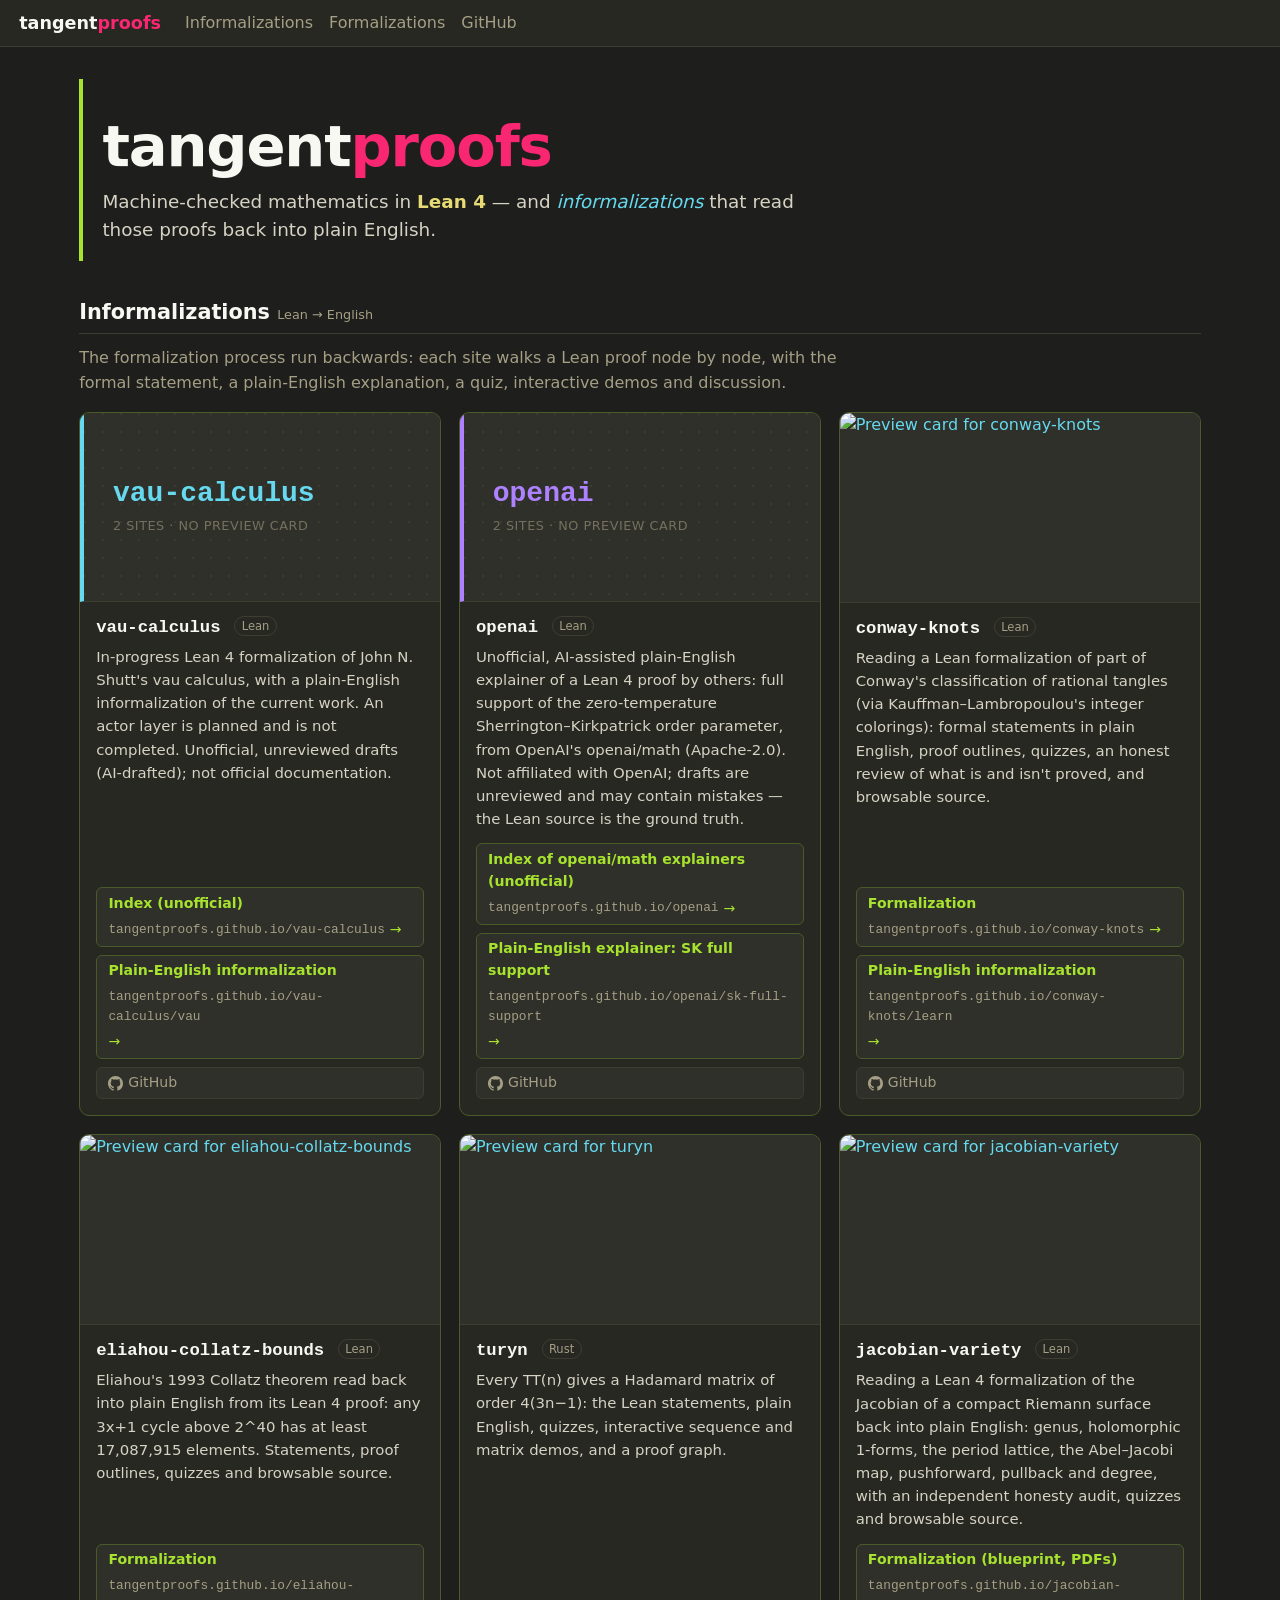
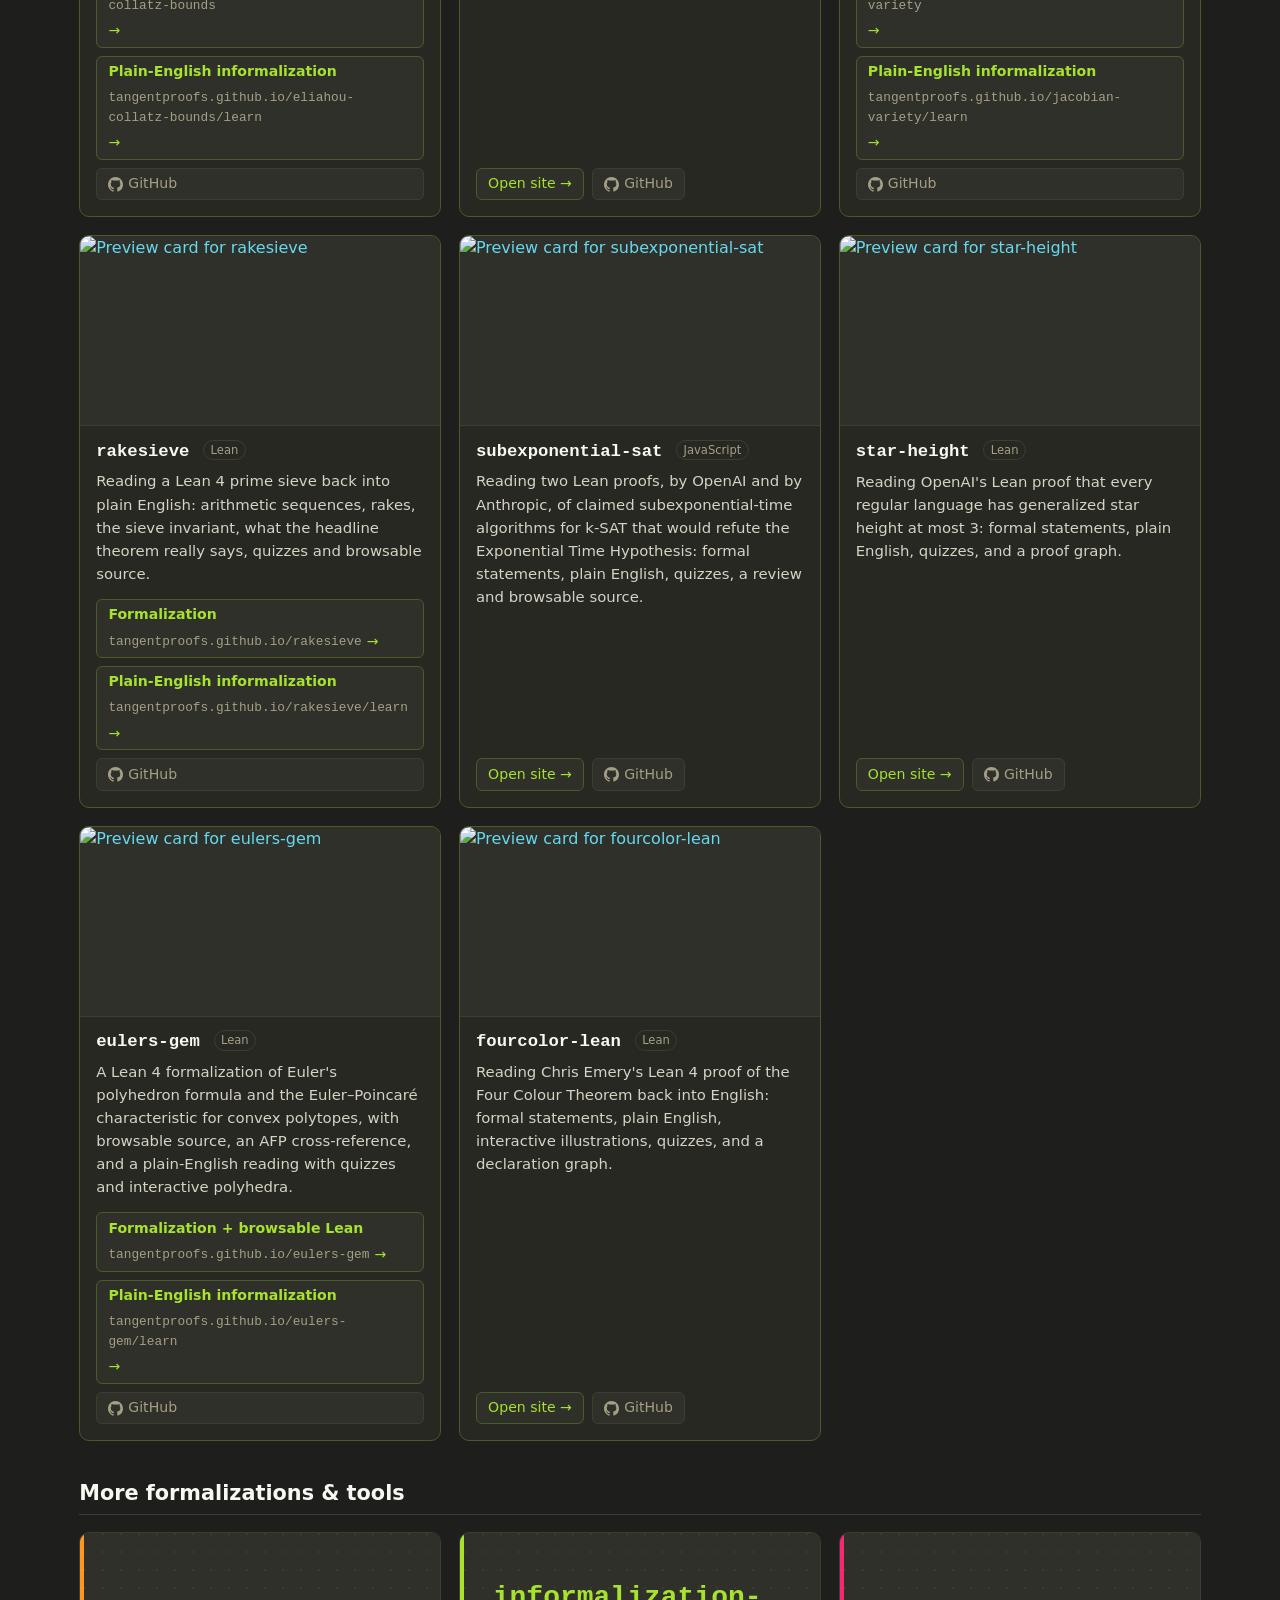
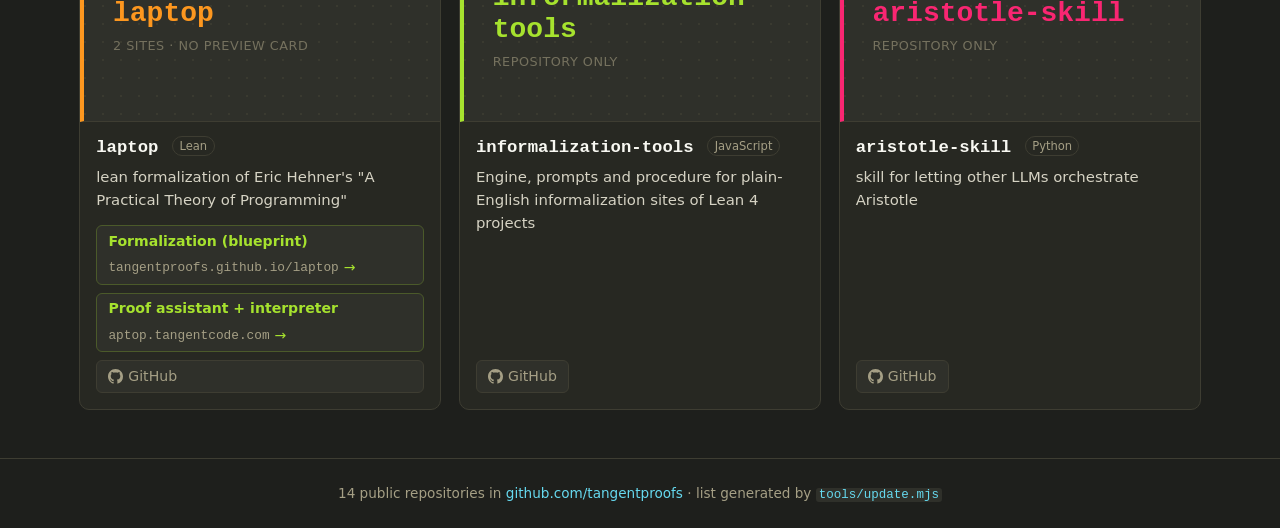
==== commit cc8656a1: "Index: feature vau-calculus informalization; link its explainer Also regenerate the public-repo list" ====
--- a/index.html
+++ b/index.html
@@ -33,6 +33,14 @@
 <h2>Informalizations <span class="muted small">Lean → English</span></h2>
 <p class="muted lede">The formalization process run backwards: each site walks a Lean proof node by node, with the formal statement, a plain-English explanation, a quiz, interactive demos and discussion.</p>
 <div class="grid feature"><article class="card inf">
+  <a class="thumb ph c4" href="https://tangentproofs.github.io/vau-calculus/" aria-label="vau-calculus site"><span class="ph-name">vau-calculus</span><span class="ph-note">2 sites · no preview card</span></a>
+  <div class="body">
+    <h3><a href="https://tangentproofs.github.io/vau-calculus/">vau-calculus</a> <span class="pill">Lean</span></h3>
+    <p>In-progress Lean 4 formalization of John N. Shutt&#39;s vau calculus, with a plain-English informalization of the current work. An actor layer is planned and is not completed. Unofficial, unreviewed drafts (AI-drafted); not official documentation.</p>
+    <div class="links multi"><a class="btn site" href="https://tangentproofs.github.io/vau-calculus/"><b>Index (unofficial)</b> <span class="host">tangentproofs.github.io/vau-calculus</span> →</a><a class="btn site" href="https://tangentproofs.github.io/vau-calculus/vau/"><b>Plain-English informalization</b> <span class="host">tangentproofs.github.io/vau-calculus/vau</span> →</a><a class="btn gh" href="https://github.com/tangentproofs/vau-calculus"><svg viewBox="0 0 16 16" width="15" height="15" aria-hidden="true"><path fill="currentColor" d="M8 0C3.58 0 0 3.58 0 8c0 3.54 2.29 6.53 5.47 7.59.4.07.55-.17.55-.38 0-.19-.01-.82-.01-1.49-2.01.37-2.53-.49-2.69-.94-.09-.23-.48-.94-.82-1.13-.28-.15-.68-.52-.01-.53.63-.01 1.08.58 1.23.82.72 1.21 1.87.87 2.33.66.07-.52.28-.87.51-1.07-1.78-.2-3.64-.89-3.64-3.95 0-.87.31-1.59.82-2.15-.08-.2-.36-1.02.08-2.12 0 0 .67-.21 2.2.82.64-.18 1.32-.27 2-.27.68 0 1.36.09 2 .27 1.53-1.04 2.2-.82 2.2-.82.44 1.1.16 1.92.08 2.12.51.56.82 1.27.82 2.15 0 3.07-1.87 3.75-3.65 3.95.29.25.54.73.54 1.48 0 1.07-.01 1.93-.01 2.2 0 .21.15.46.55.38A8.013 8.013 0 0016 8c0-4.42-3.58-8-8-8z"/></svg> GitHub</a></div>
+  </div>
+</article>
+<article class="card inf">
   <a class="thumb ph c5" href="https://tangentproofs.github.io/openai/" aria-label="openai site"><span class="ph-name">openai</span><span class="ph-note">2 sites · no preview card</span></a>
   <div class="body">
     <h3><a href="https://tangentproofs.github.io/openai/">openai</a> <span class="pill">Lean</span></h3>
@@ -124,6 +132,14 @@
   </div>
 </article>
 <article class="card">
+  <a class="thumb ph c3" href="https://github.com/tangentproofs/informalization-tools" aria-label="informalization-tools on GitHub"><span class="ph-name">informalization-tools</span><span class="ph-note">repository only</span></a>
+  <div class="body">
+    <h3><a href="https://github.com/tangentproofs/informalization-tools">informalization-tools</a> <span class="pill">JavaScript</span></h3>
+    <p>Engine, prompts and procedure for plain-English informalization sites of Lean 4 projects</p>
+    <div class="links"><a class="btn gh" href="https://github.com/tangentproofs/informalization-tools"><svg viewBox="0 0 16 16" width="15" height="15" aria-hidden="true"><path fill="currentColor" d="M8 0C3.58 0 0 3.58 0 8c0 3.54 2.29 6.53 5.47 7.59.4.07.55-.17.55-.38 0-.19-.01-.82-.01-1.49-2.01.37-2.53-.49-2.69-.94-.09-.23-.48-.94-.82-1.13-.28-.15-.68-.52-.01-.53.63-.01 1.08.58 1.23.82.72 1.21 1.87.87 2.33.66.07-.52.28-.87.51-1.07-1.78-.2-3.64-.89-3.64-3.95 0-.87.31-1.59.82-2.15-.08-.2-.36-1.02.08-2.12 0 0 .67-.21 2.2.82.64-.18 1.32-.27 2-.27.68 0 1.36.09 2 .27 1.53-1.04 2.2-.82 2.2-.82.44 1.1.16 1.92.08 2.12.51.56.82 1.27.82 2.15 0 3.07-1.87 3.75-3.65 3.95.29.25.54.73.54 1.48 0 1.07-.01 1.93-.01 2.2 0 .21.15.46.55.38A8.013 8.013 0 0016 8c0-4.42-3.58-8-8-8z"/></svg> GitHub</a></div>
+  </div>
+</article>
+<article class="card">
   <a class="thumb ph c0" href="https://github.com/tangentproofs/aristotle-skill" aria-label="aristotle-skill on GitHub"><span class="ph-name">aristotle-skill</span><span class="ph-note">repository only</span></a>
   <div class="body">
     <h3><a href="https://github.com/tangentproofs/aristotle-skill">aristotle-skill</a> <span class="pill">Python</span></h3>
@@ -133,6 +149,6 @@
 </article></div>
 </section>
 </main>
-<footer>12 public repositories in <a href="https://github.com/tangentproofs">github.com/tangentproofs</a> · list generated by <a href="https://github.com/tangentproofs/tangentproofs.github.io/blob/main/tools/update.mjs"><code>tools/update.mjs</code></a></footer>
+<footer>14 public repositories in <a href="https://github.com/tangentproofs">github.com/tangentproofs</a> · list generated by <a href="https://github.com/tangentproofs/tangentproofs.github.io/blob/main/tools/update.mjs"><code>tools/update.mjs</code></a></footer>
 </body>
 </html>
